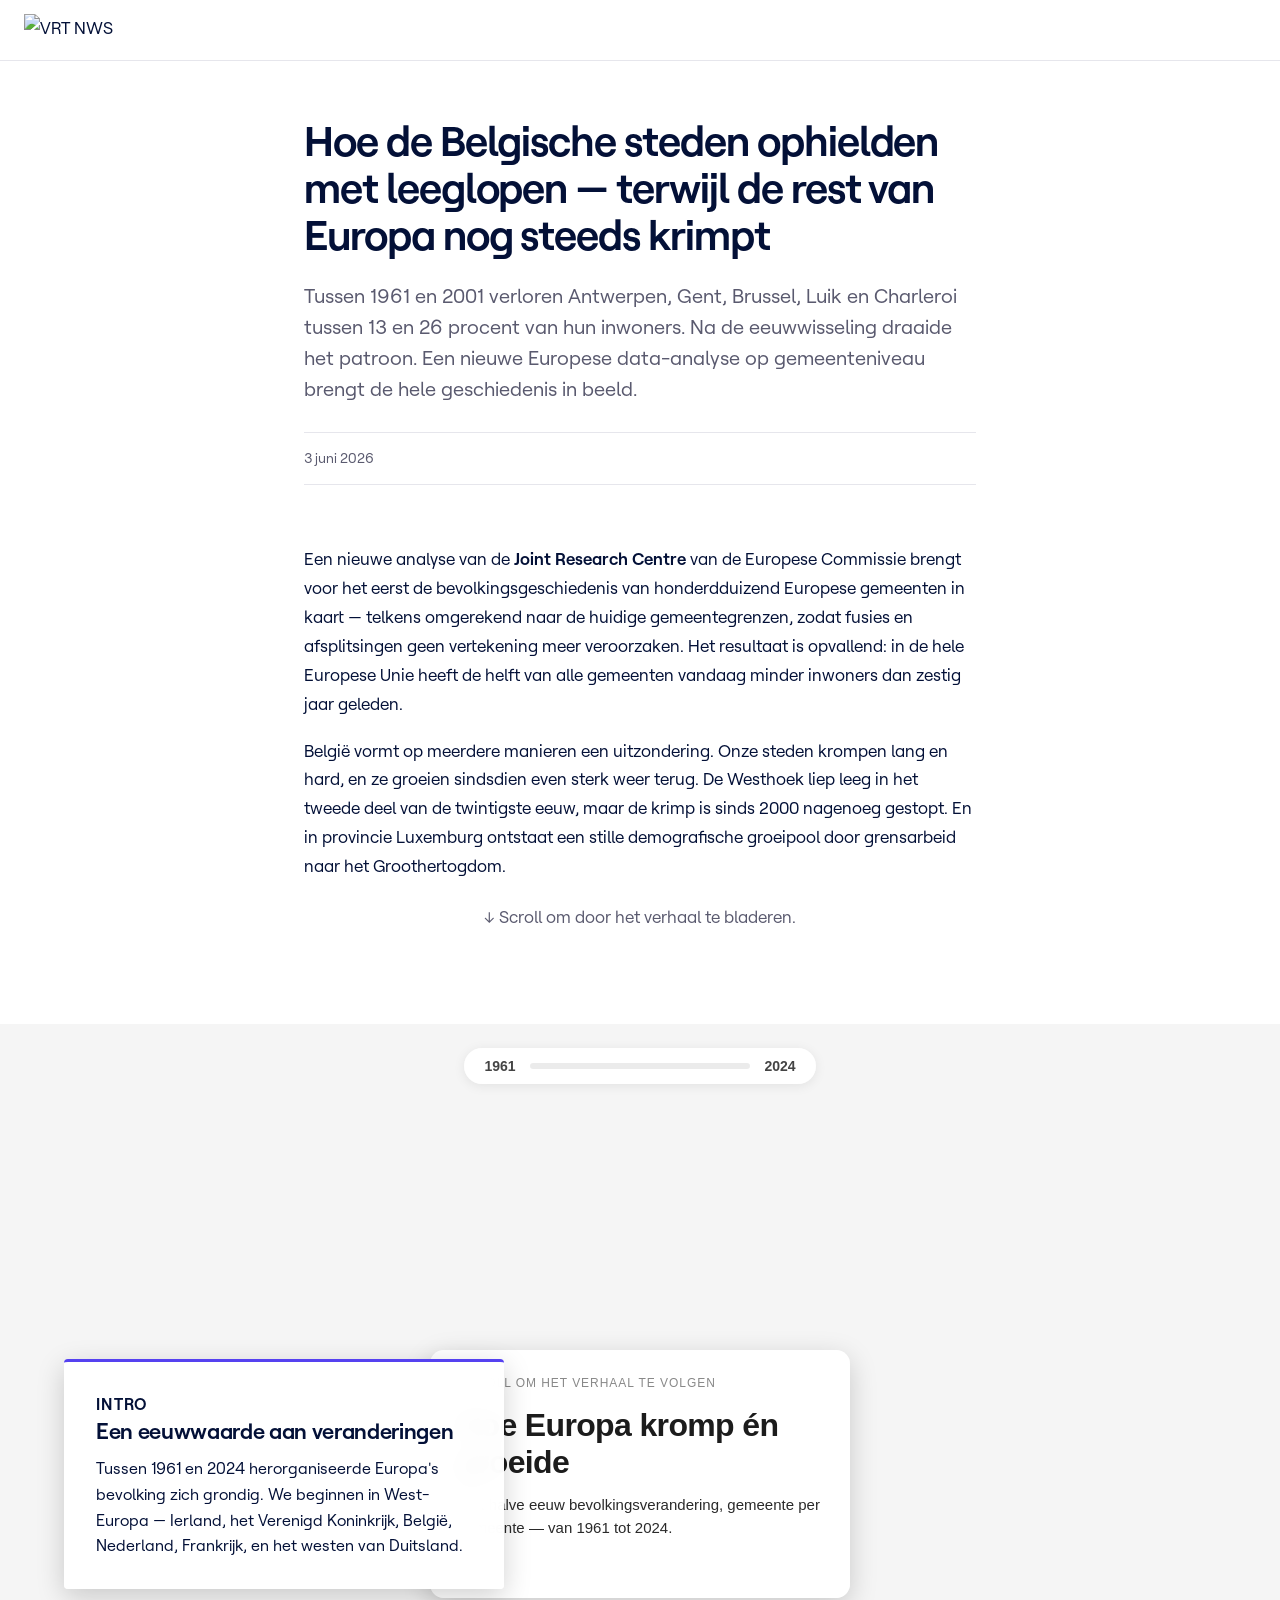
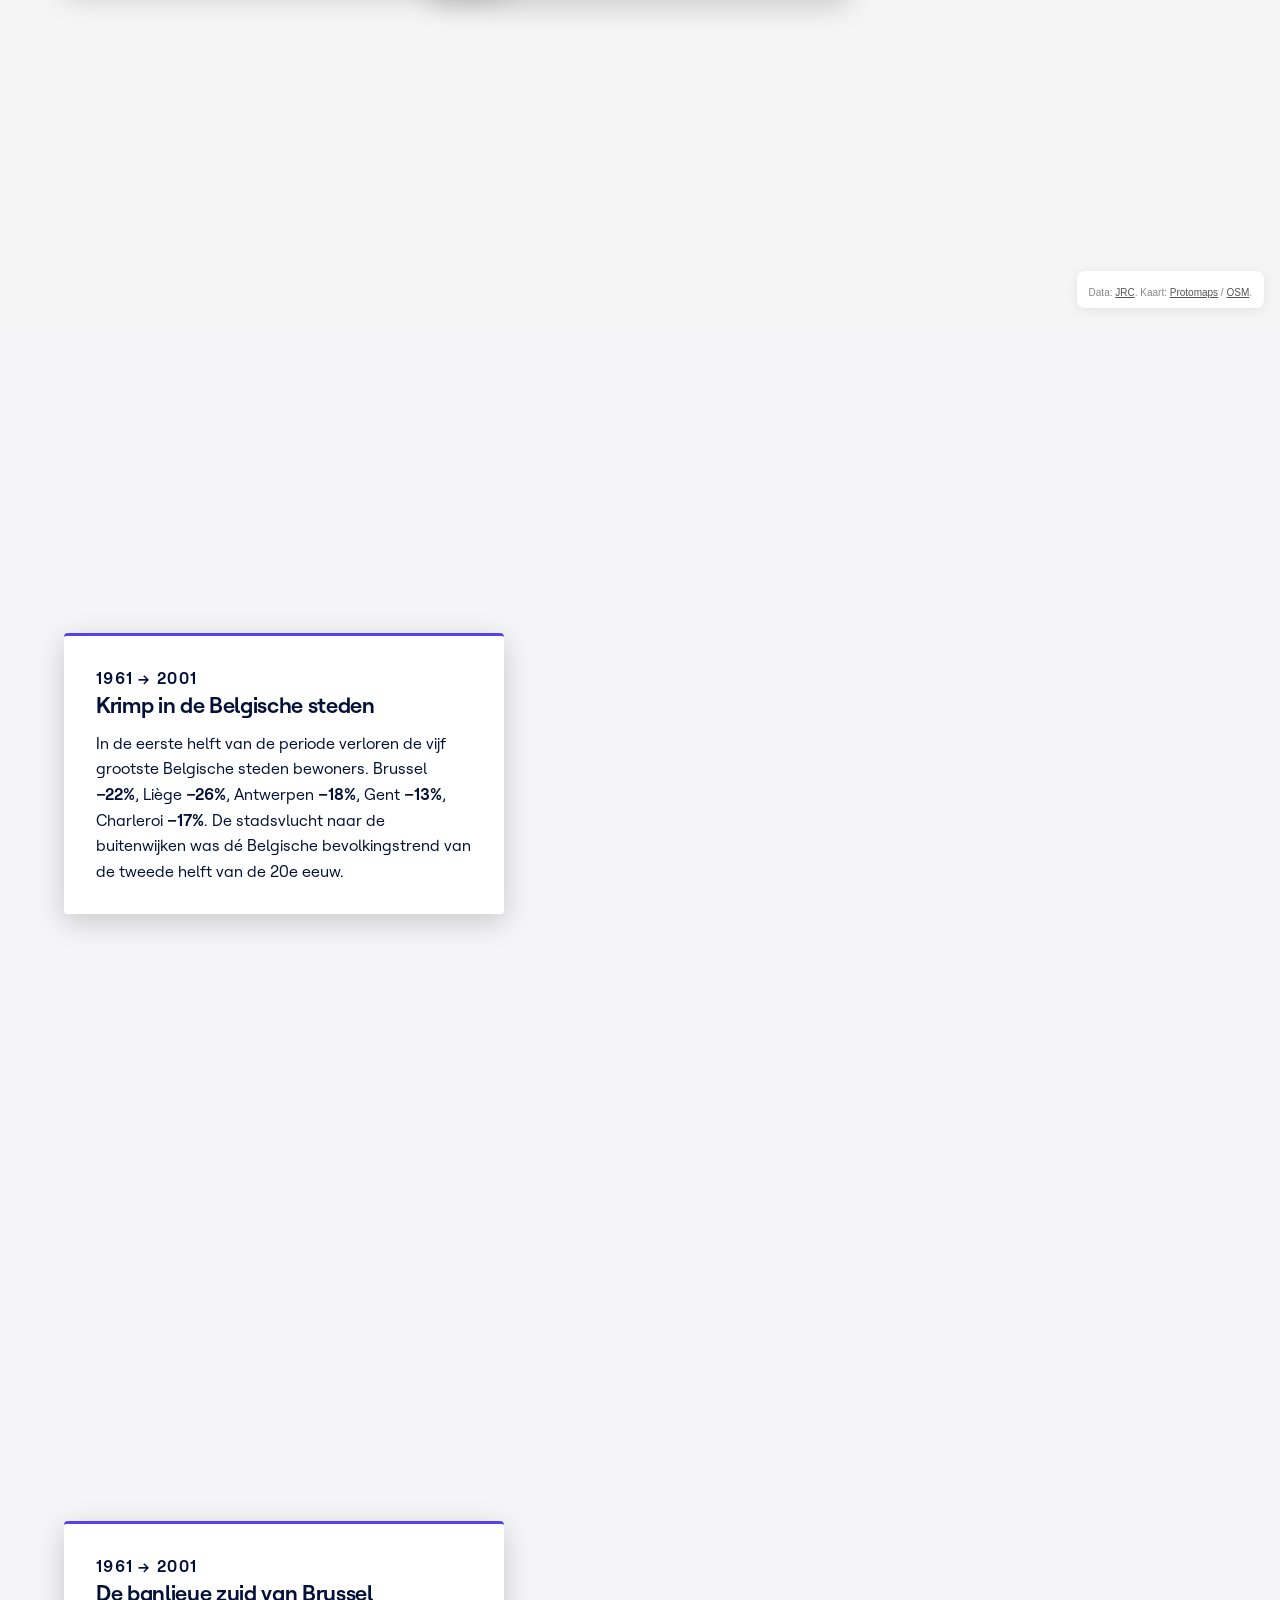
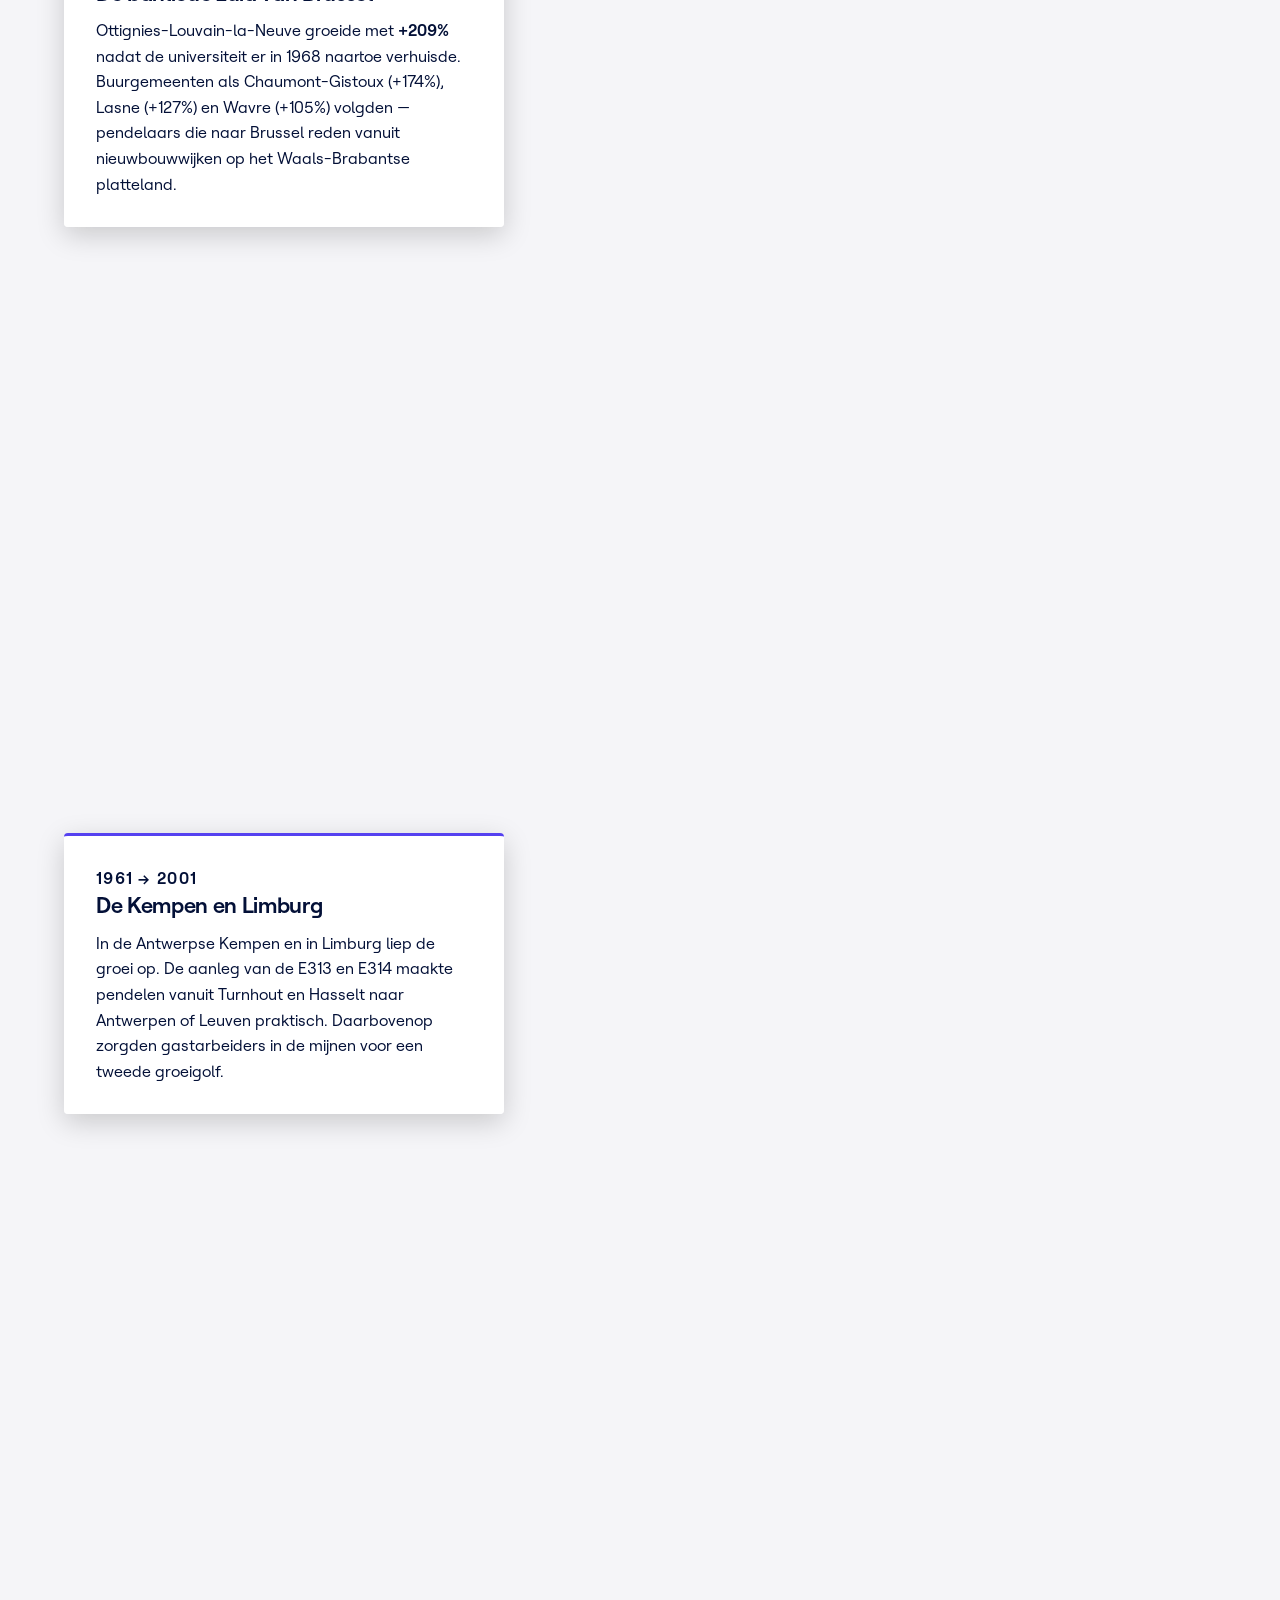
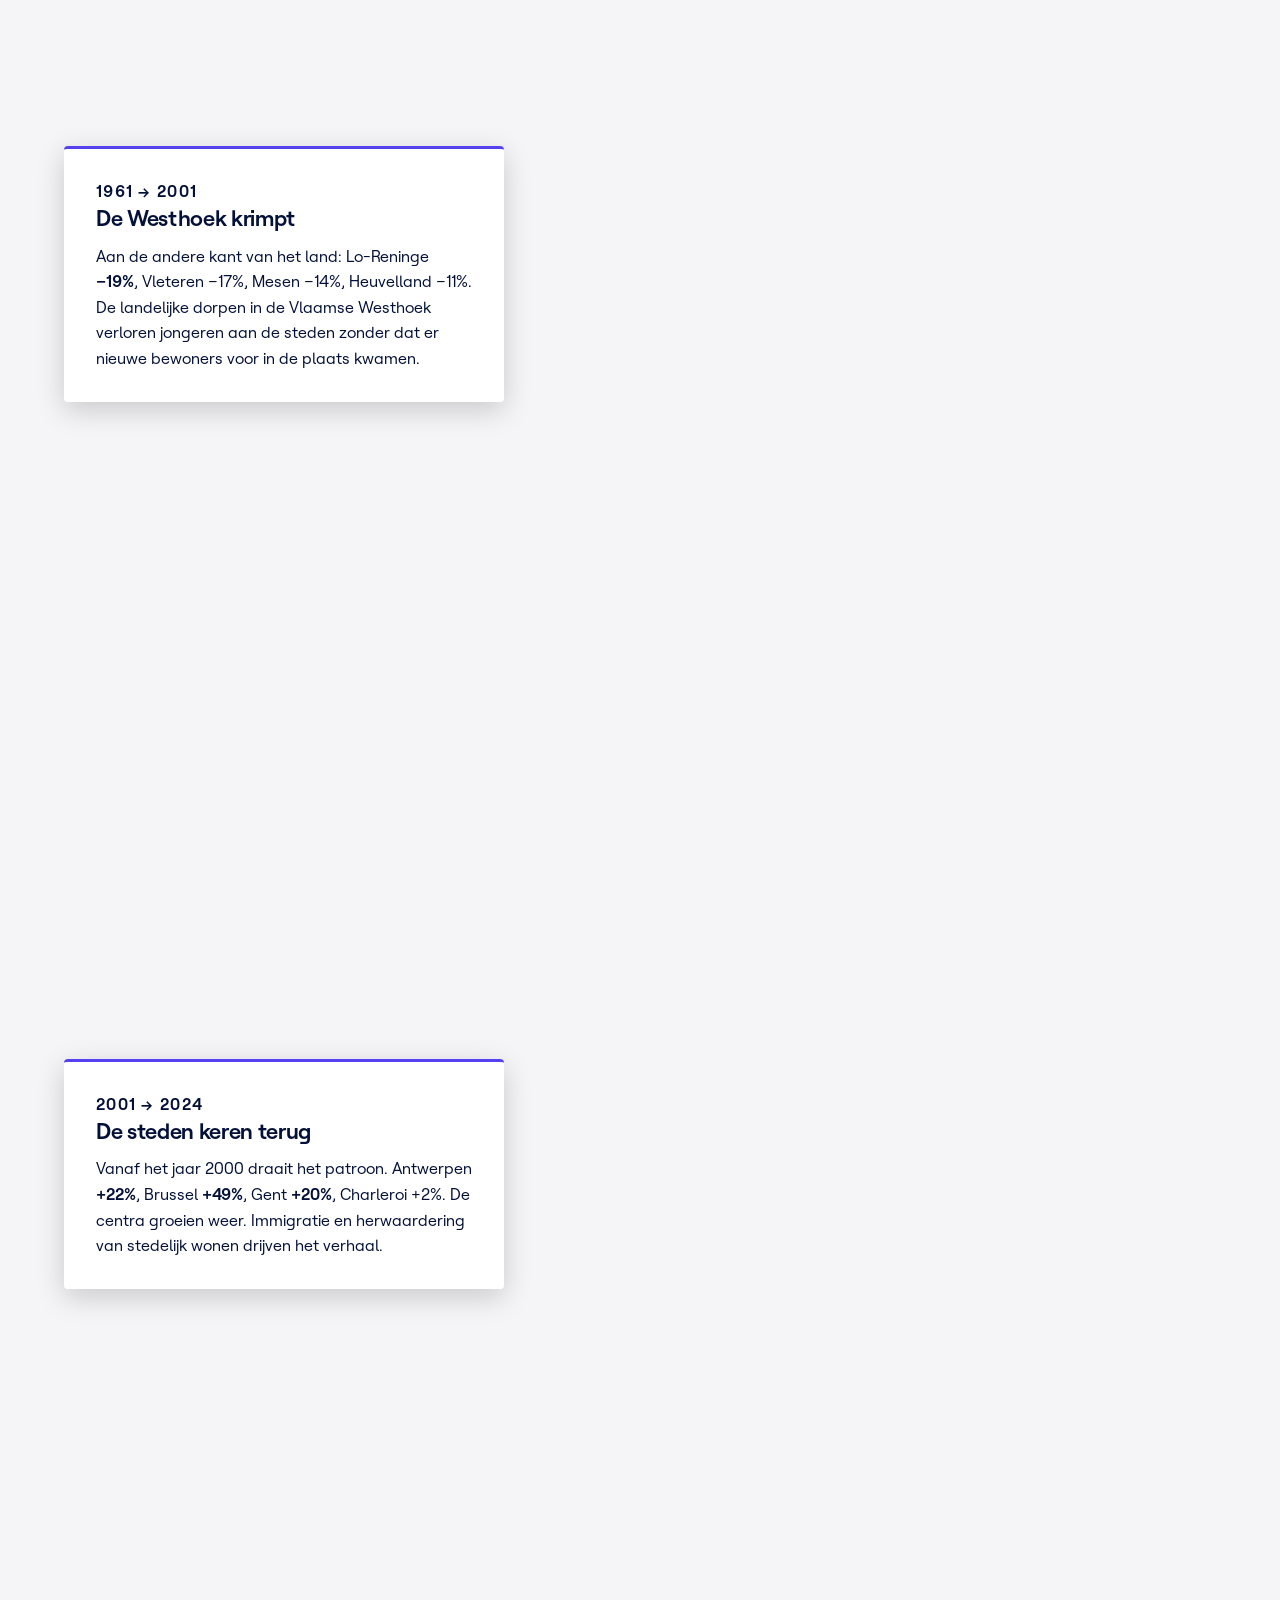
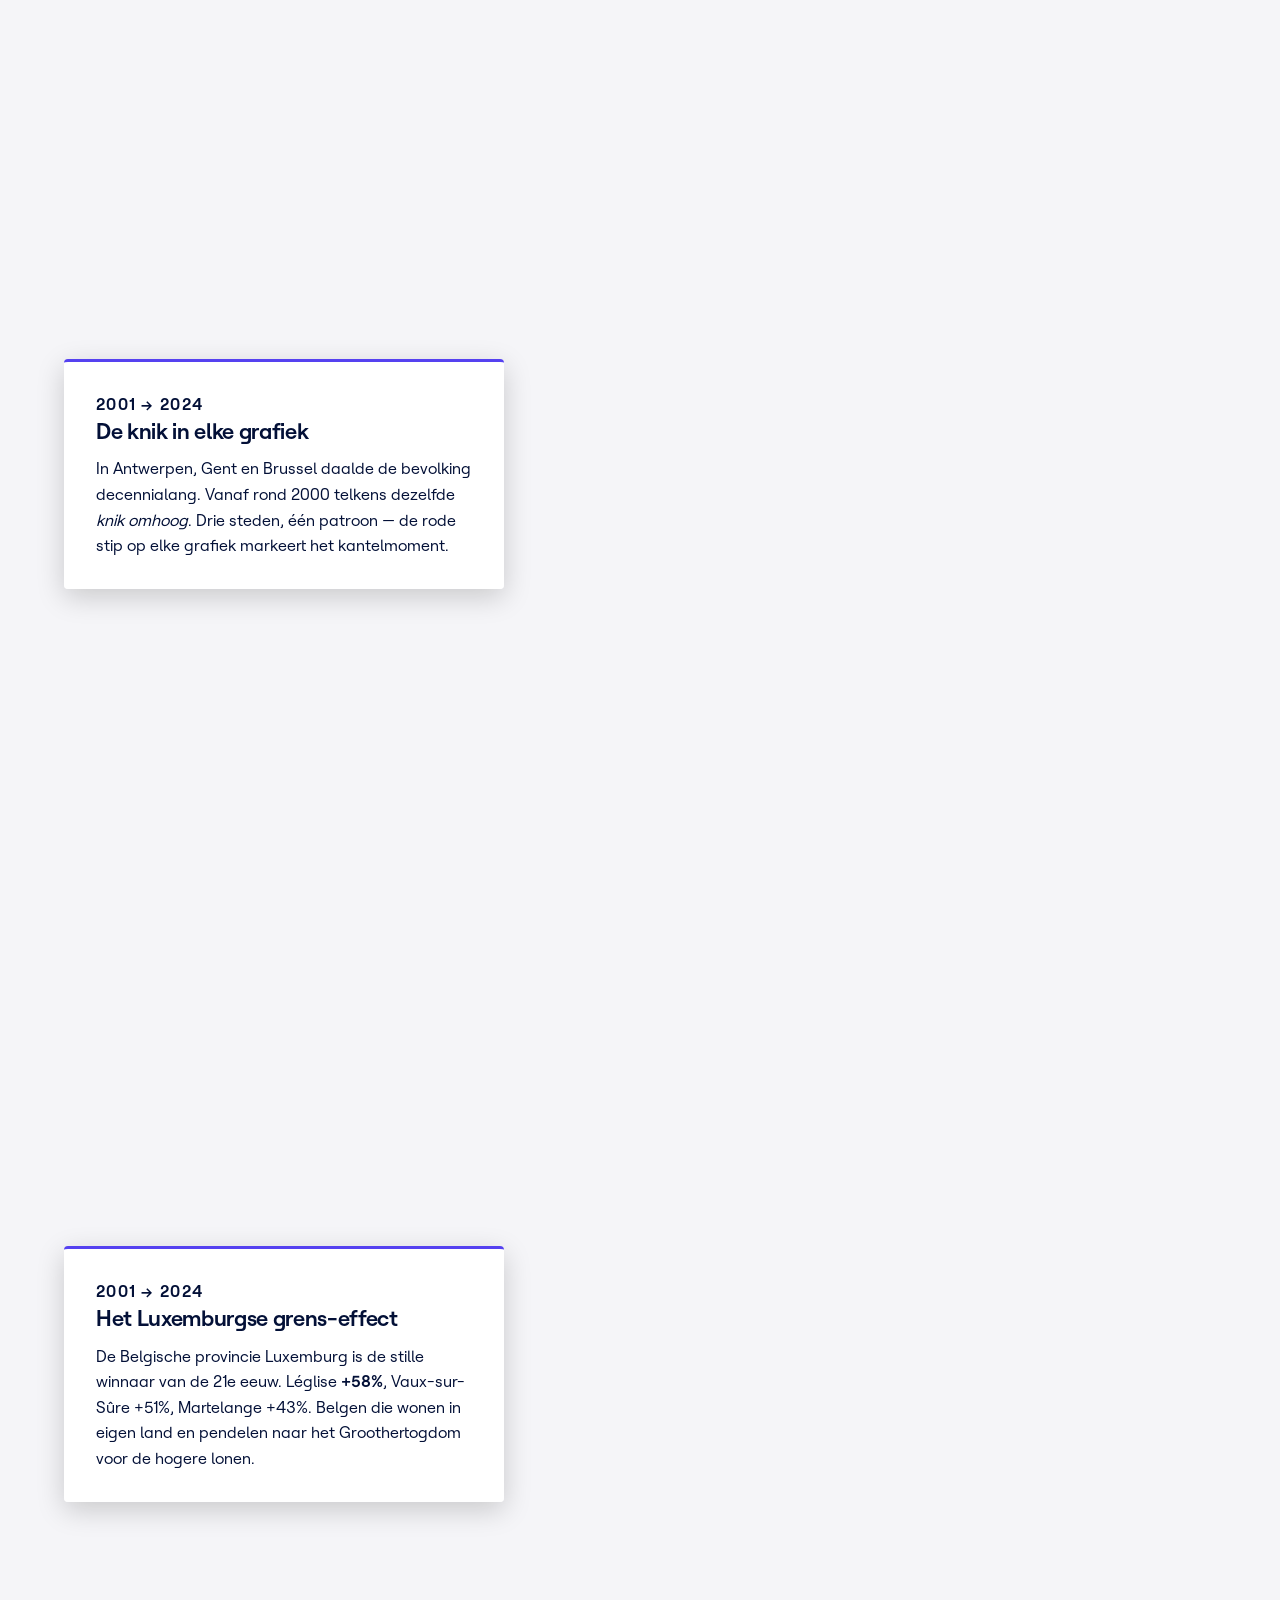
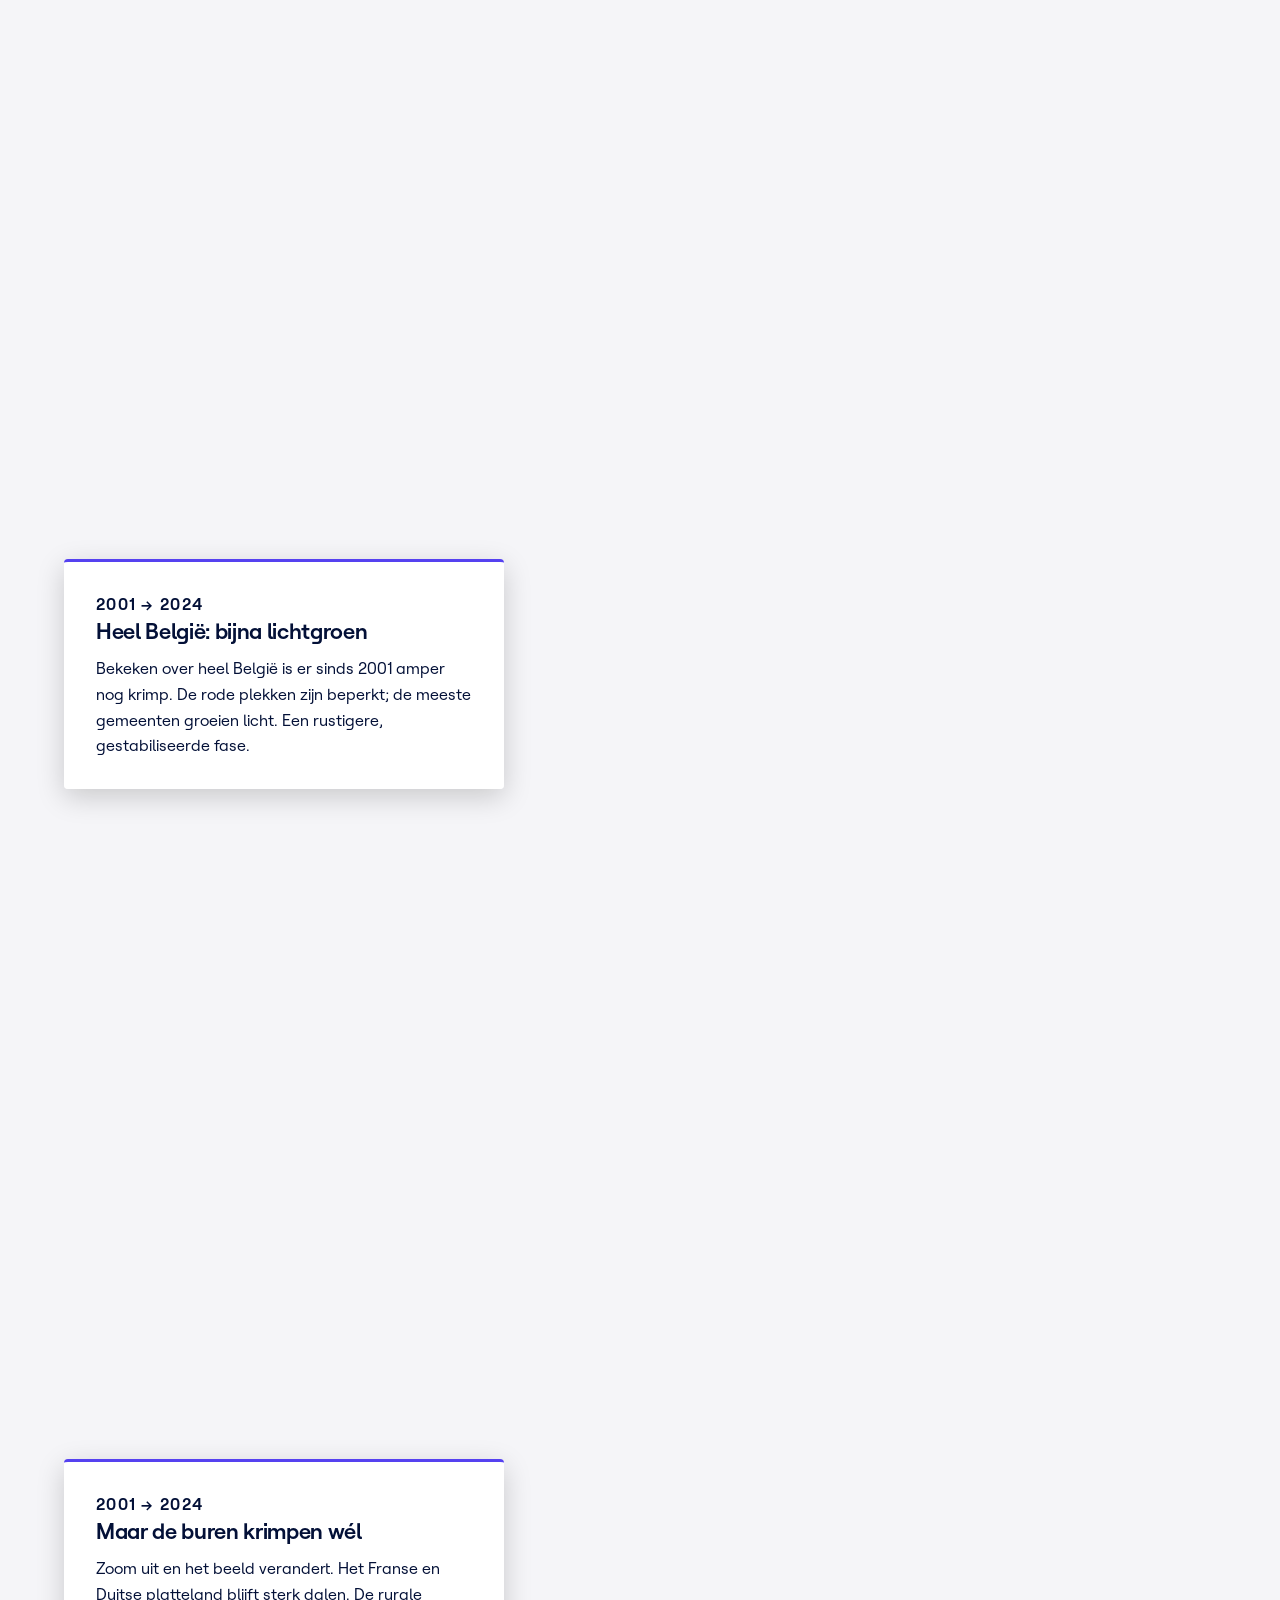
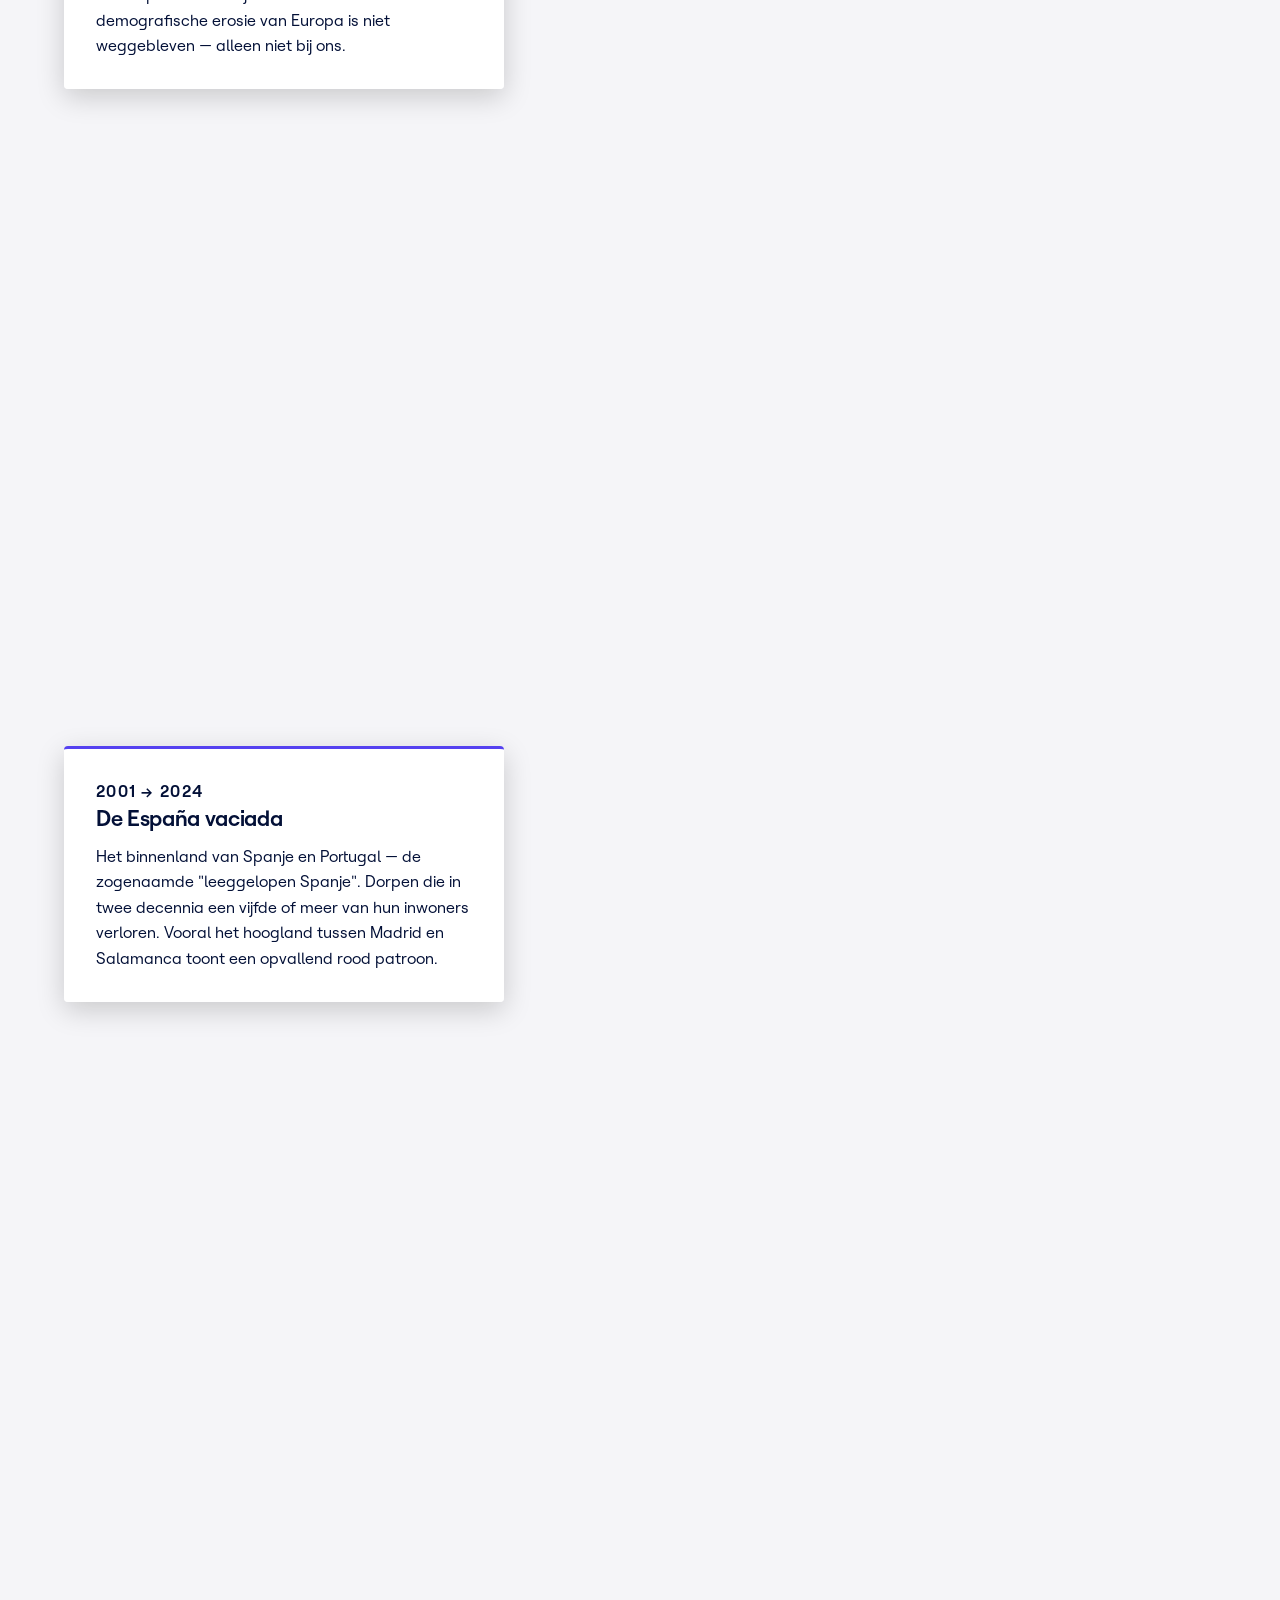
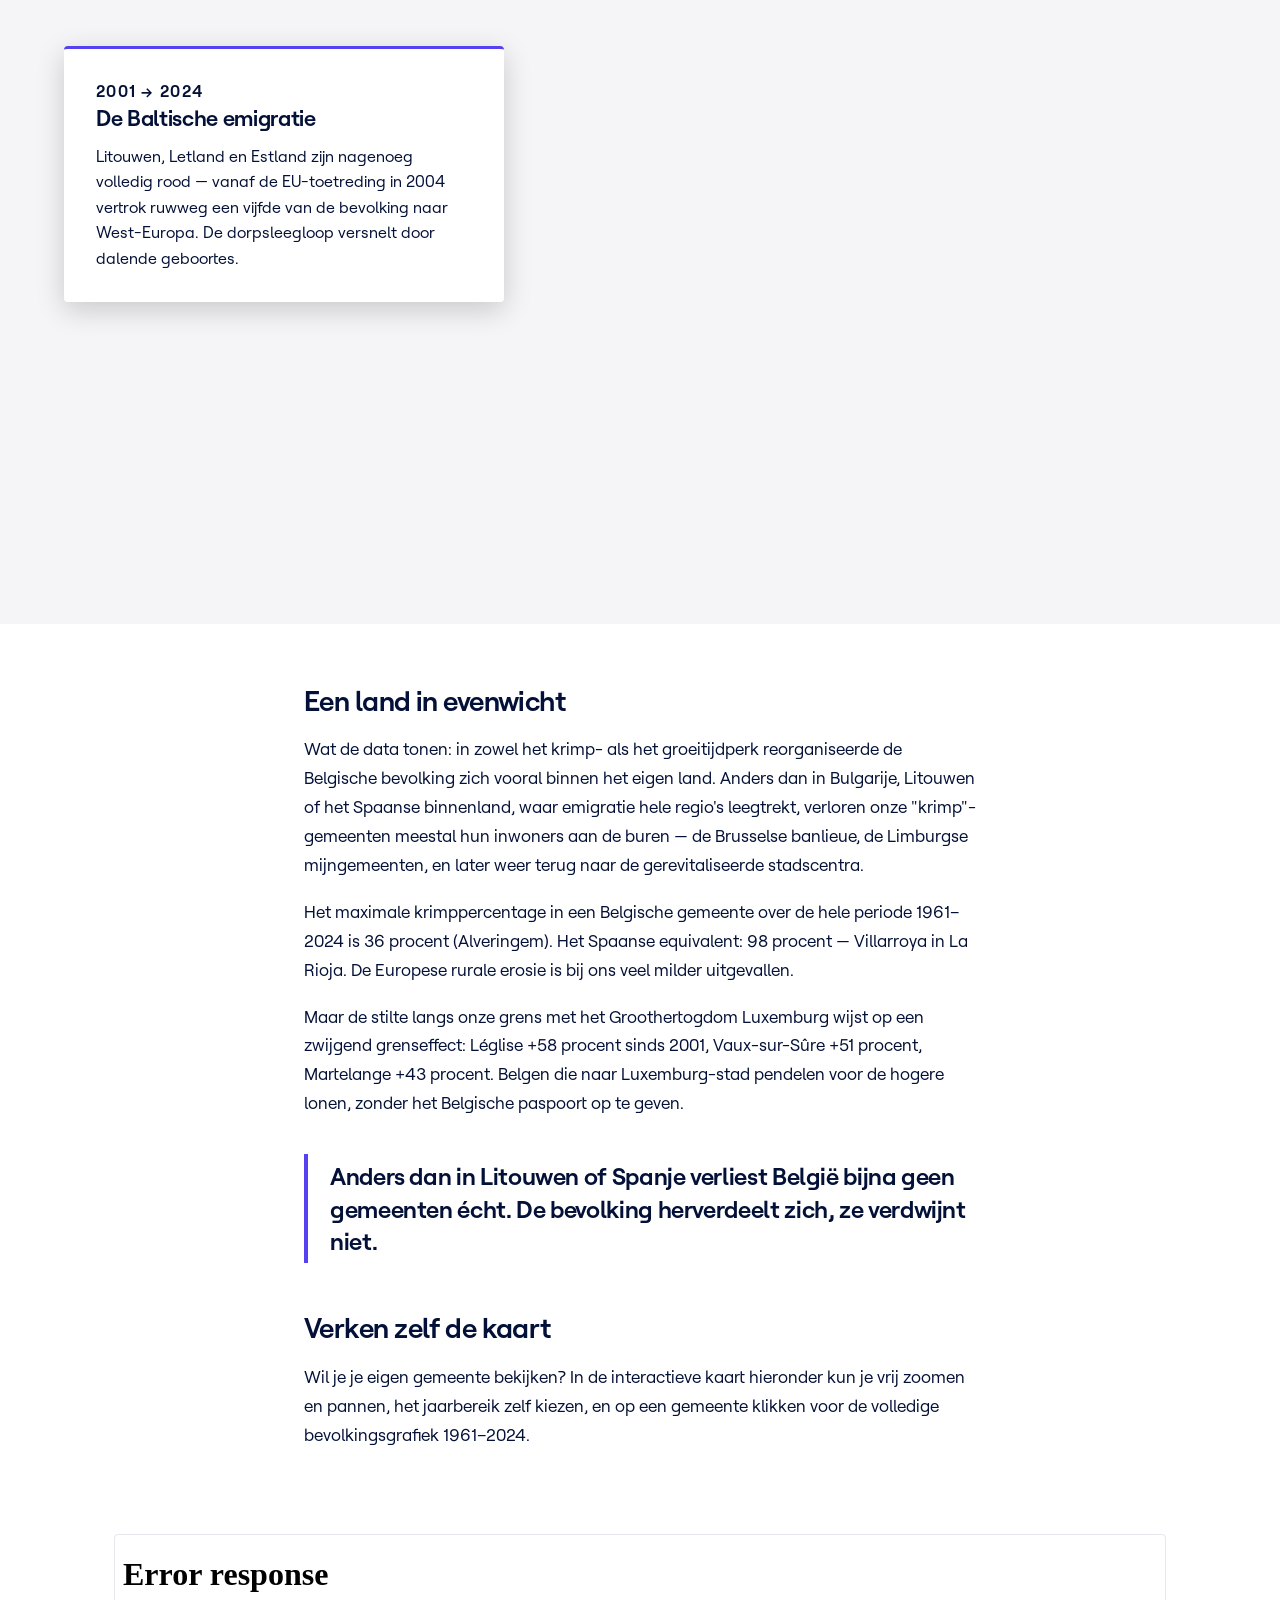
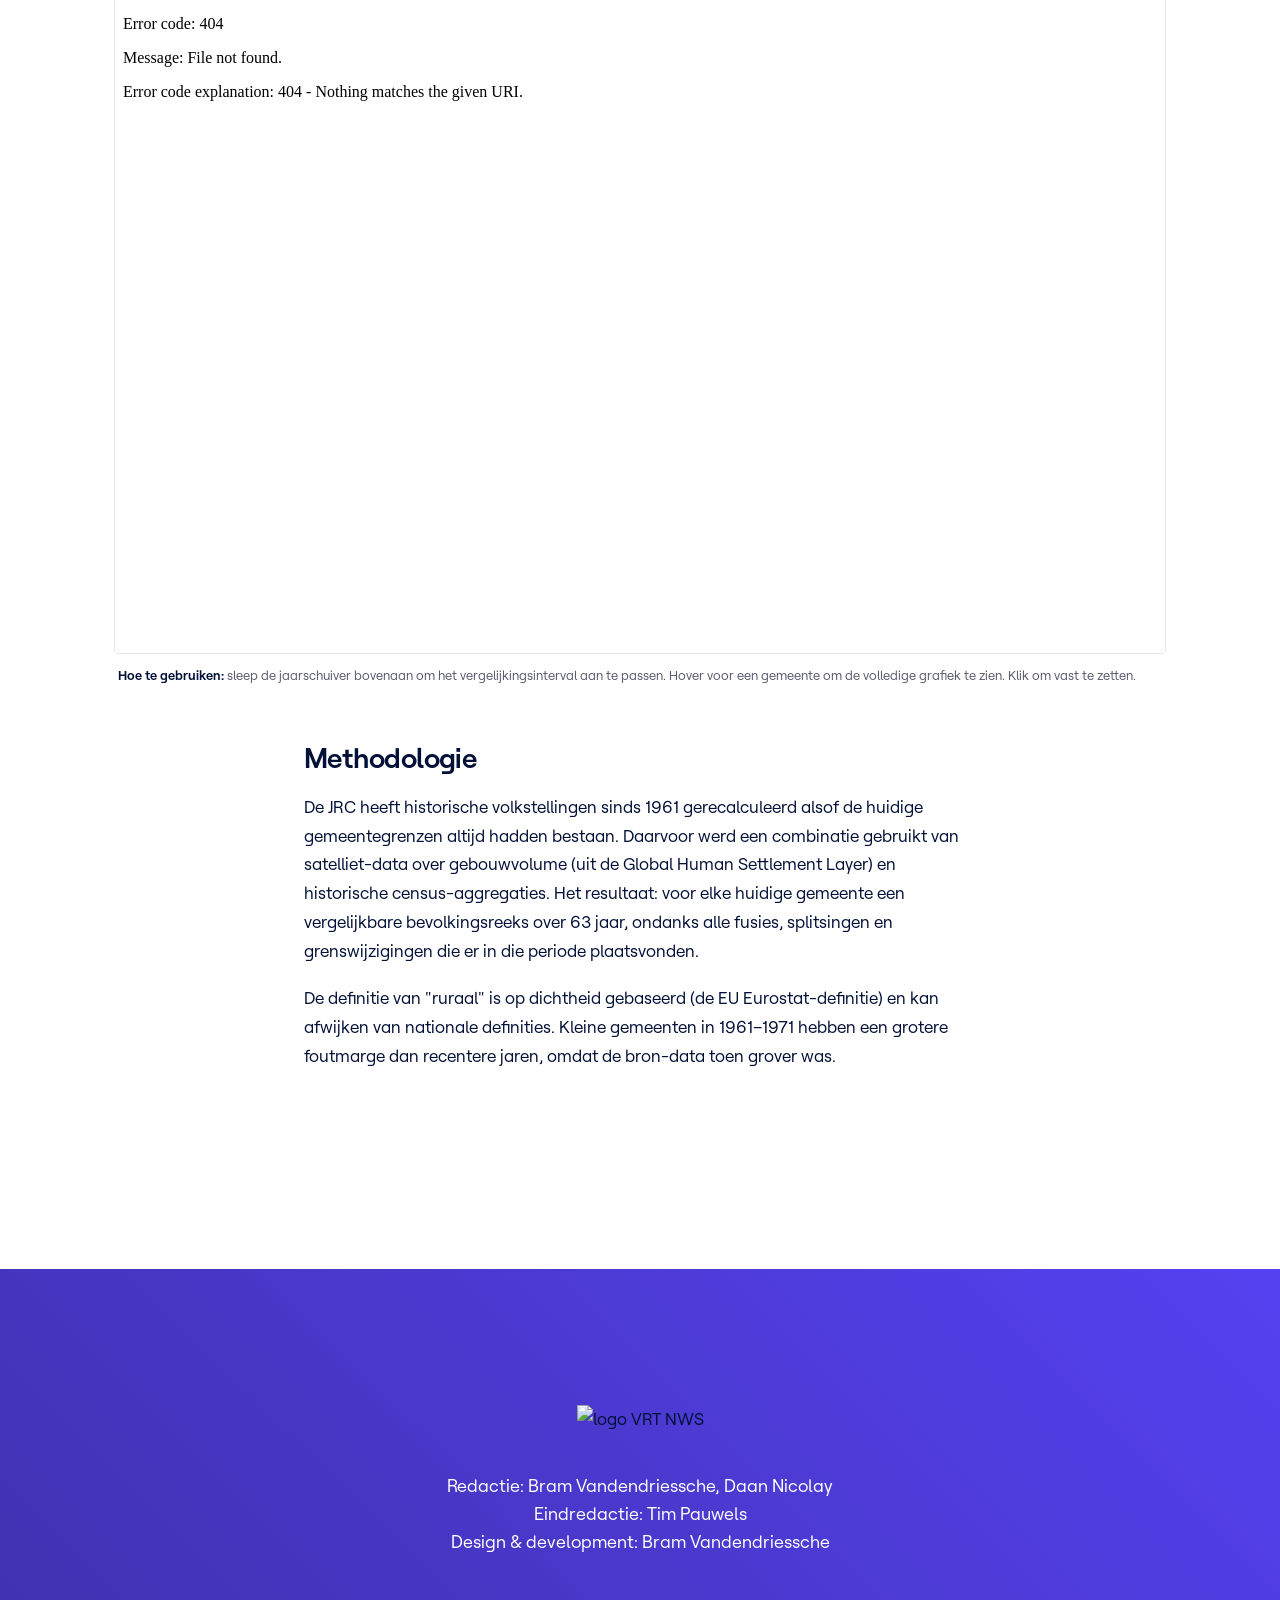
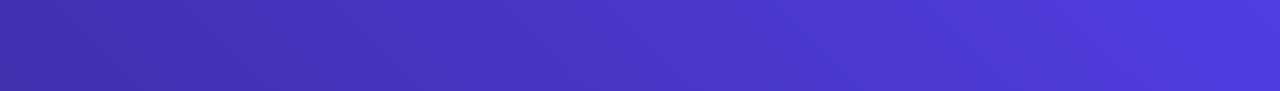
==== article.html @ 21f75db8 "Self-host Roobert fonts + drop the article-foot credits The user works for VRT and has the Roobert l" ====
<!DOCTYPE html>
<!--
  Article page combining the scrolly + the interactive embed, styled in
  the spirit of vrtnws.be. Body lives in the normal page flow; the
  scrolly section uses a sticky iframe overlaid by floating text cards
  (driven by IntersectionObserver → postMessage to the iframe). The
  interactive embed appears as a regular iframe near the end so the
  reader can explore the data themselves.
-->
<html lang="nl">
<head>
  <meta charset="UTF-8">
  <meta name="viewport" content="width=device-width, initial-scale=1.0">
  <title>Hoe de Belgische steden ophielden met leeglopen — VRT NWS</title>
  <link rel="preconnect" href="https://rsms.me/">
  <link rel="stylesheet" href="https://rsms.me/inter/inter.css">
  <link rel="stylesheet" href="article.css">
</head>
<body>
  <!-- ===== VRT NWS top bar (logo only, left aligned) ===== -->
  <header class="site-header">
    <a href="https://vrtnws.be" class="brand" target="_blank" rel="noopener" aria-label="VRT NWS">
      <img src="assets/vrtnws-logo.png" alt="VRT NWS">
    </a>
  </header>

  <!-- ===== Article header ===== -->
  <article class="article">
    <header class="article-head">
      <h1 class="article-title">
        Hoe de Belgische steden ophielden met leeglopen — terwijl de rest
        van Europa nog steeds krimpt
      </h1>
      <p class="article-lead">
        Tussen 1961 en 2001 verloren Antwerpen, Gent, Brussel, Luik en
        Charleroi tussen 13 en 26 procent van hun inwoners. Na de
        eeuwwisseling draaide het patroon. Een nieuwe Europese
        data-analyse op gemeenteniveau brengt de hele geschiedenis in beeld.
      </p>
      <div class="article-meta">
        <time datetime="2026-06-03">3 juni 2026</time>
      </div>
    </header>

    <!-- ===== Intro paragraphs ===== -->
    <section class="prose">
      <p>
        Een nieuwe analyse van de <strong>Joint Research Centre</strong>
        van de Europese Commissie brengt voor het eerst de
        bevolkingsgeschiedenis van honderdduizend Europese gemeenten in
        kaart — telkens omgerekend naar de huidige gemeentegrenzen,
        zodat fusies en afsplitsingen geen vertekening meer veroorzaken.
        Het resultaat is opvallend: in de hele Europese Unie heeft de
        helft van alle gemeenten vandaag minder inwoners dan zestig jaar
        geleden.
      </p>
      <p>
        België vormt op meerdere manieren een uitzondering. Onze steden
        krompen lang en hard, en ze groeien sindsdien even sterk weer
        terug. De Westhoek liep leeg in het tweede deel van de twintigste
        eeuw, maar de krimp is sinds 2000 nagenoeg gestopt. En in
        provincie Luxemburg ontstaat een stille demografische groeipool
        door grensarbeid naar het Groothertogdom.
      </p>
      <p class="prose__hint">↓ Scroll om door het verhaal te bladeren.</p>
    </section>

    <!-- ===== SCROLLY SECTION ===== -->
    <!-- Sticky map iframe (z=0) + scrollable text cards (z=1, pulled up
         with margin-top:-100vh so they overlay the iframe). The article
         JS observes which card is in viewport and postMessages the
         iframe to apply that step. -->
    <section class="scrolly">
      <div class="scrolly__map">
        <iframe
          src="scrolly.html?embed=1"
          id="scrolly-iframe"
          title="Interactieve kaart van Europa"
          loading="lazy"></iframe>
      </div>
      <div class="scrolly__boxes">
        <div class="scrolly__box" data-step="0">
          <div class="scrolly__card">
            <p class="card-kicker">Intro</p>
            <h2>Een eeuwwaarde aan veranderingen</h2>
            <p>
              Tussen 1961 en 2024 herorganiseerde Europa's bevolking
              zich grondig. We beginnen in West-Europa — Ierland, het
              Verenigd Koninkrijk, België, Nederland, Frankrijk, en het
              westen van Duitsland.
            </p>
          </div>
        </div>

        <div class="scrolly__box" data-step="1">
          <div class="scrolly__card">
            <p class="card-kicker">1961 → 2001</p>
            <h2>Krimp in de Belgische steden</h2>
            <p>
              In de eerste helft van de periode verloren de vijf grootste
              Belgische steden bewoners. Brussel <strong>−22%</strong>,
              Liège <strong>−26%</strong>, Antwerpen <strong>−18%</strong>,
              Gent <strong>−13%</strong>, Charleroi <strong>−17%</strong>.
              De stadsvlucht naar de buitenwijken was dé Belgische
              bevolkingstrend van de tweede helft van de 20e eeuw.
            </p>
          </div>
        </div>

        <div class="scrolly__box" data-step="2">
          <div class="scrolly__card">
            <p class="card-kicker">1961 → 2001</p>
            <h2>De banlieue zuid van Brussel</h2>
            <p>
              Ottignies-Louvain-la-Neuve groeide met <strong>+209%</strong>
              nadat de universiteit er in 1968 naartoe verhuisde.
              Buurgemeenten als Chaumont-Gistoux (+174%), Lasne (+127%) en
              Wavre (+105%) volgden — pendelaars die naar Brussel reden
              vanuit nieuwbouwwijken op het Waals-Brabantse platteland.
            </p>
          </div>
        </div>

        <div class="scrolly__box" data-step="3">
          <div class="scrolly__card">
            <p class="card-kicker">1961 → 2001</p>
            <h2>De Kempen en Limburg</h2>
            <p>
              In de Antwerpse Kempen en in Limburg liep de groei op. De
              aanleg van de E313 en E314 maakte pendelen vanuit Turnhout
              en Hasselt naar Antwerpen of Leuven praktisch. Daarbovenop
              zorgden gastarbeiders in de mijnen voor een tweede
              groeigolf.
            </p>
          </div>
        </div>

        <div class="scrolly__box" data-step="4">
          <div class="scrolly__card">
            <p class="card-kicker">1961 → 2001</p>
            <h2>De Westhoek krimpt</h2>
            <p>
              Aan de andere kant van het land: Lo-Reninge <strong>−19%</strong>,
              Vleteren −17%, Mesen −14%, Heuvelland −11%. De landelijke
              dorpen in de Vlaamse Westhoek verloren jongeren aan de
              steden zonder dat er nieuwe bewoners voor in de plaats
              kwamen.
            </p>
          </div>
        </div>

        <div class="scrolly__box" data-step="5">
          <div class="scrolly__card">
            <p class="card-kicker">2001 → 2024</p>
            <h2>De steden keren terug</h2>
            <p>
              Vanaf het jaar 2000 draait het patroon. Antwerpen
              <strong>+22%</strong>, Brussel <strong>+49%</strong>, Gent
              <strong>+20%</strong>, Charleroi +2%. De centra groeien
              weer. Immigratie en herwaardering van stedelijk wonen
              drijven het verhaal.
            </p>
          </div>
        </div>

        <div class="scrolly__box" data-step="6">
          <div class="scrolly__card">
            <p class="card-kicker">2001 → 2024</p>
            <h2>De knik in elke grafiek</h2>
            <p>
              In Antwerpen, Gent en Brussel daalde de bevolking
              decennialang. Vanaf rond 2000 telkens dezelfde
              <em>knik omhoog</em>. Drie steden, één patroon — de rode
              stip op elke grafiek markeert het kantelmoment.
            </p>
          </div>
        </div>

        <div class="scrolly__box" data-step="7">
          <div class="scrolly__card">
            <p class="card-kicker">2001 → 2024</p>
            <h2>Het Luxemburgse grens-effect</h2>
            <p>
              De Belgische provincie Luxemburg is de stille winnaar van
              de 21e eeuw. Léglise <strong>+58%</strong>, Vaux-sur-Sûre
              +51%, Martelange +43%. Belgen die wonen in eigen land en
              pendelen naar het Groothertogdom voor de hogere lonen.
            </p>
          </div>
        </div>

        <div class="scrolly__box" data-step="8">
          <div class="scrolly__card">
            <p class="card-kicker">2001 → 2024</p>
            <h2>Heel België: bijna lichtgroen</h2>
            <p>
              Bekeken over heel België is er sinds 2001 amper nog krimp.
              De rode plekken zijn beperkt; de meeste gemeenten groeien
              licht. Een rustigere, gestabiliseerde fase.
            </p>
          </div>
        </div>

        <div class="scrolly__box" data-step="9">
          <div class="scrolly__card">
            <p class="card-kicker">2001 → 2024</p>
            <h2>Maar de buren krimpen wél</h2>
            <p>
              Zoom uit en het beeld verandert. Het Franse en Duitse
              platteland blijft sterk dalen. De rurale demografische
              erosie van Europa is niet weggebleven — alleen niet bij
              ons.
            </p>
          </div>
        </div>

        <div class="scrolly__box" data-step="10">
          <div class="scrolly__card">
            <p class="card-kicker">2001 → 2024</p>
            <h2>De España vaciada</h2>
            <p>
              Het binnenland van Spanje en Portugal — de zogenaamde
              "leeggelopen Spanje". Dorpen die in twee decennia een
              vijfde of meer van hun inwoners verloren. Vooral het
              hoogland tussen Madrid en Salamanca toont een opvallend
              rood patroon.
            </p>
          </div>
        </div>

        <div class="scrolly__box" data-step="11">
          <div class="scrolly__card">
            <p class="card-kicker">2001 → 2024</p>
            <h2>De Baltische emigratie</h2>
            <p>
              Litouwen, Letland en Estland zijn nagenoeg volledig rood —
              vanaf de EU-toetreding in 2004 vertrok ruwweg een vijfde
              van de bevolking naar West-Europa. De dorpsleegloop
              versnelt door dalende geboortes.
            </p>
          </div>
        </div>
      </div>
    </section>

    <!-- ===== Body continuation ===== -->
    <section class="prose">
      <h2>Een land in evenwicht</h2>
      <p>
        Wat de data tonen: in zowel het krimp- als het groeitijdperk
        reorganiseerde de Belgische bevolking zich vooral binnen het
        eigen land. Anders dan in Bulgarije, Litouwen of het Spaanse
        binnenland, waar emigratie hele regio's leegtrekt, verloren
        onze "krimp"-gemeenten meestal hun inwoners aan de buren — de
        Brusselse banlieue, de Limburgse mijngemeenten, en later weer
        terug naar de gerevitaliseerde stadscentra.
      </p>
      <p>
        Het maximale krimppercentage in een Belgische gemeente over de
        hele periode 1961–2024 is 36 procent (Alveringem). Het Spaanse
        equivalent: 98 procent — Villarroya in La Rioja. De Europese
        rurale erosie is bij ons veel milder uitgevallen.
      </p>
      <p>
        Maar de stilte langs onze grens met het Groothertogdom Luxemburg
        wijst op een zwijgend grenseffect: Léglise +58 procent sinds
        2001, Vaux-sur-Sûre +51 procent, Martelange +43 procent. Belgen
        die naar Luxemburg-stad pendelen voor de hogere lonen, zonder
        het Belgische paspoort op te geven.
      </p>

      <blockquote class="pull-quote">
        Anders dan in Litouwen of Spanje verliest België bijna geen
        gemeenten écht. De bevolking herverdeelt zich, ze verdwijnt
        niet.
      </blockquote>

      <h2>Verken zelf de kaart</h2>
      <p>
        Wil je je eigen gemeente bekijken? In de interactieve kaart
        hieronder kun je vrij zoomen en pannen, het jaarbereik zelf
        kiezen, en op een gemeente klikken voor de volledige
        bevolkingsgrafiek 1961–2024.
      </p>
    </section>

    <!-- ===== INTERACTIVE EMBED ===== -->
    <section class="interactive">
      <iframe
        src="index.html"
        id="interactive-iframe"
        title="Interactieve kaart van de Europese bevolkingsverandering"
        loading="lazy"></iframe>
      <p class="interactive__caption">
        <strong>Hoe te gebruiken:</strong> sleep de jaarschuiver bovenaan
        om het vergelijkingsinterval aan te passen. Hover voor een
        gemeente om de volledige grafiek te zien. Klik om vast te zetten.
      </p>
    </section>

    <!-- ===== Methodology + credits ===== -->
    <section class="prose">
      <h2>Methodologie</h2>
      <p>
        De JRC heeft historische volkstellingen sinds 1961 gerecalculeerd
        alsof de huidige gemeentegrenzen altijd hadden bestaan. Daarvoor
        werd een combinatie gebruikt van satelliet-data over
        gebouwvolume (uit de Global Human Settlement Layer) en
        historische census-aggregaties. Het resultaat: voor elke huidige
        gemeente een vergelijkbare bevolkingsreeks over 63 jaar, ondanks
        alle fusies, splitsingen en grenswijzigingen die er in die
        periode plaatsvonden.
      </p>
      <p>
        De definitie van "ruraal" is op dichtheid gebaseerd (de EU
        Eurostat-definitie) en kan afwijken van nationale definities.
        Kleine gemeenten in 1961–1971 hebben een grotere foutmarge dan
        recentere jaren, omdat de bron-data toen grover was.
      </p>
    </section>

  </article>

  <!-- ===== VRT NWS credit footer ===== -->
  <div id="creditcontainer">
    <div id="creditcenter">
      <a href="https://vrtnws.be" class="headerlogo footerlogo" target="_blank" rel="noopener">
        <img src="assets/vrtnws-logo-white.png" alt="logo VRT NWS">
      </a>
      <p>
        Redactie: Bram Vandendriessche, Daan Nicolay<br>
        Eindredactie: Tim Pauwels<br>
        Design &amp; development: Bram Vandendriessche
      </p>
    </div>
  </div>

  <script src="article.js"></script>
</body>
</html>
---- article.css ----
/* ============================================================
   VRT NWS article styling. Tokens reverse-engineered from
   interactief.vrtnws.be's published CSS:
     --basevio  #5541F0  — primary purple
     --darkvio  #031037  — body text + headings (near-black, blue-tinted)
     --coltyp3  #4031AE  — darker purple for the footer gradient
   Font is Roobert (Roobert-Regular / -Medium / -SemiBold), served
   from VRT's CDN. Free fallback chain to Helvetica/Arial.
   ============================================================ */

@font-face {
  font-family: "Roobert";
  font-weight: 400;
  font-display: swap;
  src: url("assets/fonts/Roobert-Regular.woff2") format("woff2"),
       url("assets/fonts/Roobert-Regular.woff") format("woff");
}
@font-face {
  font-family: "Roobert";
  font-weight: 500;
  font-display: swap;
  src: url("assets/fonts/Roobert-Medium.woff2") format("woff2"),
       url("assets/fonts/Roobert-Medium.woff") format("woff");
}
@font-face {
  font-family: "Roobert";
  font-weight: 600;
  font-display: swap;
  src: url("assets/fonts/Roobert-SemiBold.woff2") format("woff2"),
       url("assets/fonts/Roobert-SemiBold.woff") format("woff");
}

:root {
  --vrt-accent: #5541F0;             /* --basevio */
  --vrt-accent-dark: #4031AE;        /* --coltyp3 — gradient anchor */
  --ink: #031037;                    /* --darkvio */
  --ink-soft: #5a5a6f;
  --rule: #e6e6ec;
  --bg: #ffffff;
  --bg-soft: #f5f5f8;
  --max-prose: 720px;
  --max-wide: 1100px;

  --font-body: "Roobert", Helvetica, Arial, sans-serif;
  --font-display: "Roobert", Helvetica, Arial, sans-serif;
}

* { box-sizing: border-box; }

html, body {
  margin: 0;
  padding: 0;
  background: var(--bg);
  color: var(--ink);
  font-family: var(--font-body);
  font-size: 17px;
  line-height: 1.65;
  font-feature-settings: "cv11", "ss01";   /* Inter stylistic tweaks */
  -webkit-font-smoothing: antialiased;
}

a {
  color: var(--ink);
  text-decoration: underline solid var(--vrt-accent) 2px;
  text-underline-offset: 3px;
}
a:hover {
  color: var(--vrt-accent);
  text-decoration: underline solid var(--vrt-accent) 2px;
}
.brand,
.brand:hover,
.scrolly__card a,
#creditcontainer a,
#creditcontainer a:hover {
  /* logos + a few special links should not show the underline */
  text-decoration: none;
}

/* ============================================================
   TOP HEADER — logo only, left aligned, white background
   ============================================================ */
.site-header {
  background: var(--bg);
  border-bottom: 1px solid var(--rule);
  position: sticky;
  top: 0;
  z-index: 100;
  padding: 14px 24px;
}
.brand {
  display: inline-block;
  text-decoration: none;
}
.brand img {
  display: block;
  height: 32px;
  width: auto;
}

/* ============================================================
   ARTICLE HEADER
   ============================================================ */
.article { margin: 0 auto; }

.article-head {
  max-width: var(--max-prose);
  margin: 56px auto 32px;
  padding: 0 24px;
}
.kicker {
  display: inline-block;
  margin: 0 0 14px 0;
  padding: 0;
  font-size: 13px;
  font-weight: 700;
  letter-spacing: 0.06em;
  text-transform: uppercase;
  color: var(--vrt-accent);
}
.article-title {
  font-family: var(--font-display);
  font-size: 42px;
  font-weight: 800;
  line-height: 1.12;
  letter-spacing: -0.025em;
  margin: 0 0 22px 0;
  color: var(--ink);
}
.article-lead {
  font-size: 20px;
  line-height: 1.55;
  color: var(--ink-soft);
  margin: 0 0 28px 0;
  font-weight: 400;
}
.article-meta {
  display: flex;
  justify-content: space-between;
  align-items: center;
  padding: 14px 0;
  border-top: 1px solid var(--rule);
  border-bottom: 1px solid var(--rule);
  font-size: 14px;
  color: var(--ink-soft);
}
.byline strong { color: var(--ink); }

/* ============================================================
   BODY TEXT (prose)
   ============================================================ */
.prose {
  max-width: var(--max-prose);
  margin: 0 auto;
  padding: 28px 24px;
}
.prose p {
  margin: 0 0 18px 0;
  font-size: 17px;
  line-height: 1.7;
}
.prose p:last-child { margin-bottom: 0; }
.prose h2 {
  font-family: var(--font-display);
  font-size: 28px;
  font-weight: 800;
  line-height: 1.2;
  letter-spacing: -0.02em;
  margin: 48px 0 18px 0;
  color: var(--ink);
}
.prose h2:first-child { margin-top: 0; }
.prose strong { color: var(--ink); font-weight: 700; }
.prose em { font-style: italic; }
.prose__hint {
  color: var(--ink-soft);
  font-size: 14px;
  text-align: center;
  margin: 22px 0 0 0 !important;
}

/* Pull-quote */
.pull-quote {
  font-family: var(--font-display);
  font-size: 24px;
  line-height: 1.35;
  font-weight: 600;
  color: var(--ink);
  border-left: 4px solid var(--vrt-accent);
  padding: 6px 0 6px 22px;
  margin: 36px 0;
  letter-spacing: -0.015em;
}

/* ============================================================
   SCROLLY SECTION (sticky iframe + floating text cards)
   ============================================================ */
.scrolly {
  position: relative;
  margin: 64px 0 32px;
  background: var(--bg-soft);
}

.scrolly__map {
  position: sticky;
  top: 0;
  z-index: 0;
  height: 100vh;
  width: 100%;
}
.scrolly__map iframe {
  width: 100%;
  height: 100%;
  border: 0;
  display: block;
}

.scrolly__boxes {
  position: relative;
  z-index: 1;
  /* Pull the boxes up so they overlay the sticky iframe */
  margin-top: -100vh;
  pointer-events: none;
}

.scrolly__box {
  min-height: 100vh;
  display: flex;
  align-items: center;
  justify-content: flex-start;
  padding: 0 5vw;
  pointer-events: none;
}

.scrolly__card {
  pointer-events: auto;
  max-width: 440px;
  padding: 28px 32px 30px;
  background: rgba(255, 255, 255, 0.97);
  backdrop-filter: blur(12px);
  -webkit-backdrop-filter: blur(12px);
  border-radius: 4px;
  box-shadow: 0 8px 28px rgba(0, 0, 0, 0.18);
  border-top: 3px solid var(--vrt-accent);
}
.scrolly__card h2 {
  font-family: var(--font-display);
  font-size: 22px;
  font-weight: 800;
  line-height: 1.2;
  letter-spacing: -0.015em;
  margin: 0 0 12px 0;
  color: var(--ink);
}
.scrolly__card p {
  margin: 0;
  font-size: 16px;
  line-height: 1.6;
  color: var(--ink);
}
.scrolly__card p strong { color: var(--ink); font-weight: 700; }

.card-kicker {
  display: inline-block;
  font-size: 11px;
  font-weight: 700;
  letter-spacing: 0.08em;
  text-transform: uppercase;
  color: var(--vrt-accent);
  margin: 0 0 8px 0;
}

/* ============================================================
   INTERACTIVE EMBED SECTION
   ============================================================ */
.interactive {
  max-width: var(--max-wide);
  margin: 56px auto 28px;
  padding: 0 24px;
}
.interactive iframe {
  width: 100%;
  height: 80vh;
  min-height: 560px;
  border: 1px solid var(--rule);
  border-radius: 4px;
  display: block;
}
.interactive__caption {
  margin: 12px 4px 0;
  font-size: 13px;
  color: var(--ink-soft);
  line-height: 1.5;
}
.interactive__caption strong { color: var(--ink); }

/* ============================================================
   VRT NWS CREDIT FOOTER (45° purple gradient, white text)
   Matches their #creditcontainer styling: padding 8rem 2rem, max-width
   1040px, gradient from #4031AE → #5541F0.
   ============================================================ */
#creditcontainer {
  margin-top: 10rem;
  color: #ffffff;
  background: linear-gradient(
    45deg,
    var(--vrt-accent-dark) 0%,
    var(--vrt-accent) 100%
  );
  padding: 8rem 2rem;
}
#creditcenter {
  max-width: 1040px;
  margin: 0 auto;
  text-align: center;
}
#creditcenter .footerlogo {
  display: inline-block;
  margin: 0 0 1.5rem 0;
}
#creditcenter .footerlogo img {
  display: block;
  height: 42px;
  width: auto;
}
#creditcenter p {
  margin: 0;
  font-size: 1.05rem;
  line-height: 1.55;
  color: #ffffff;
  font-weight: 400;
}

/* ============================================================
   RESPONSIVE
   ============================================================ */
@media (max-width: 720px) {
  .article-title { font-size: 30px; }
  .article-lead { font-size: 17px; }
  .prose h2 { font-size: 22px; }
  .pull-quote { font-size: 20px; }
  .site-header { padding: 10px 16px; }
  .brand img { height: 26px; }
  .scrolly__card { max-width: 86vw; padding: 20px 22px; }
  .scrolly__card h2 { font-size: 19px; }
  .scrolly__box { padding: 0 4vw; justify-content: center; }
  .interactive iframe { height: 70vh; min-height: 480px; }
  #creditcenter { padding: 36px 20px 40px; }
  #creditcenter .footerlogo img { height: 34px; }
}
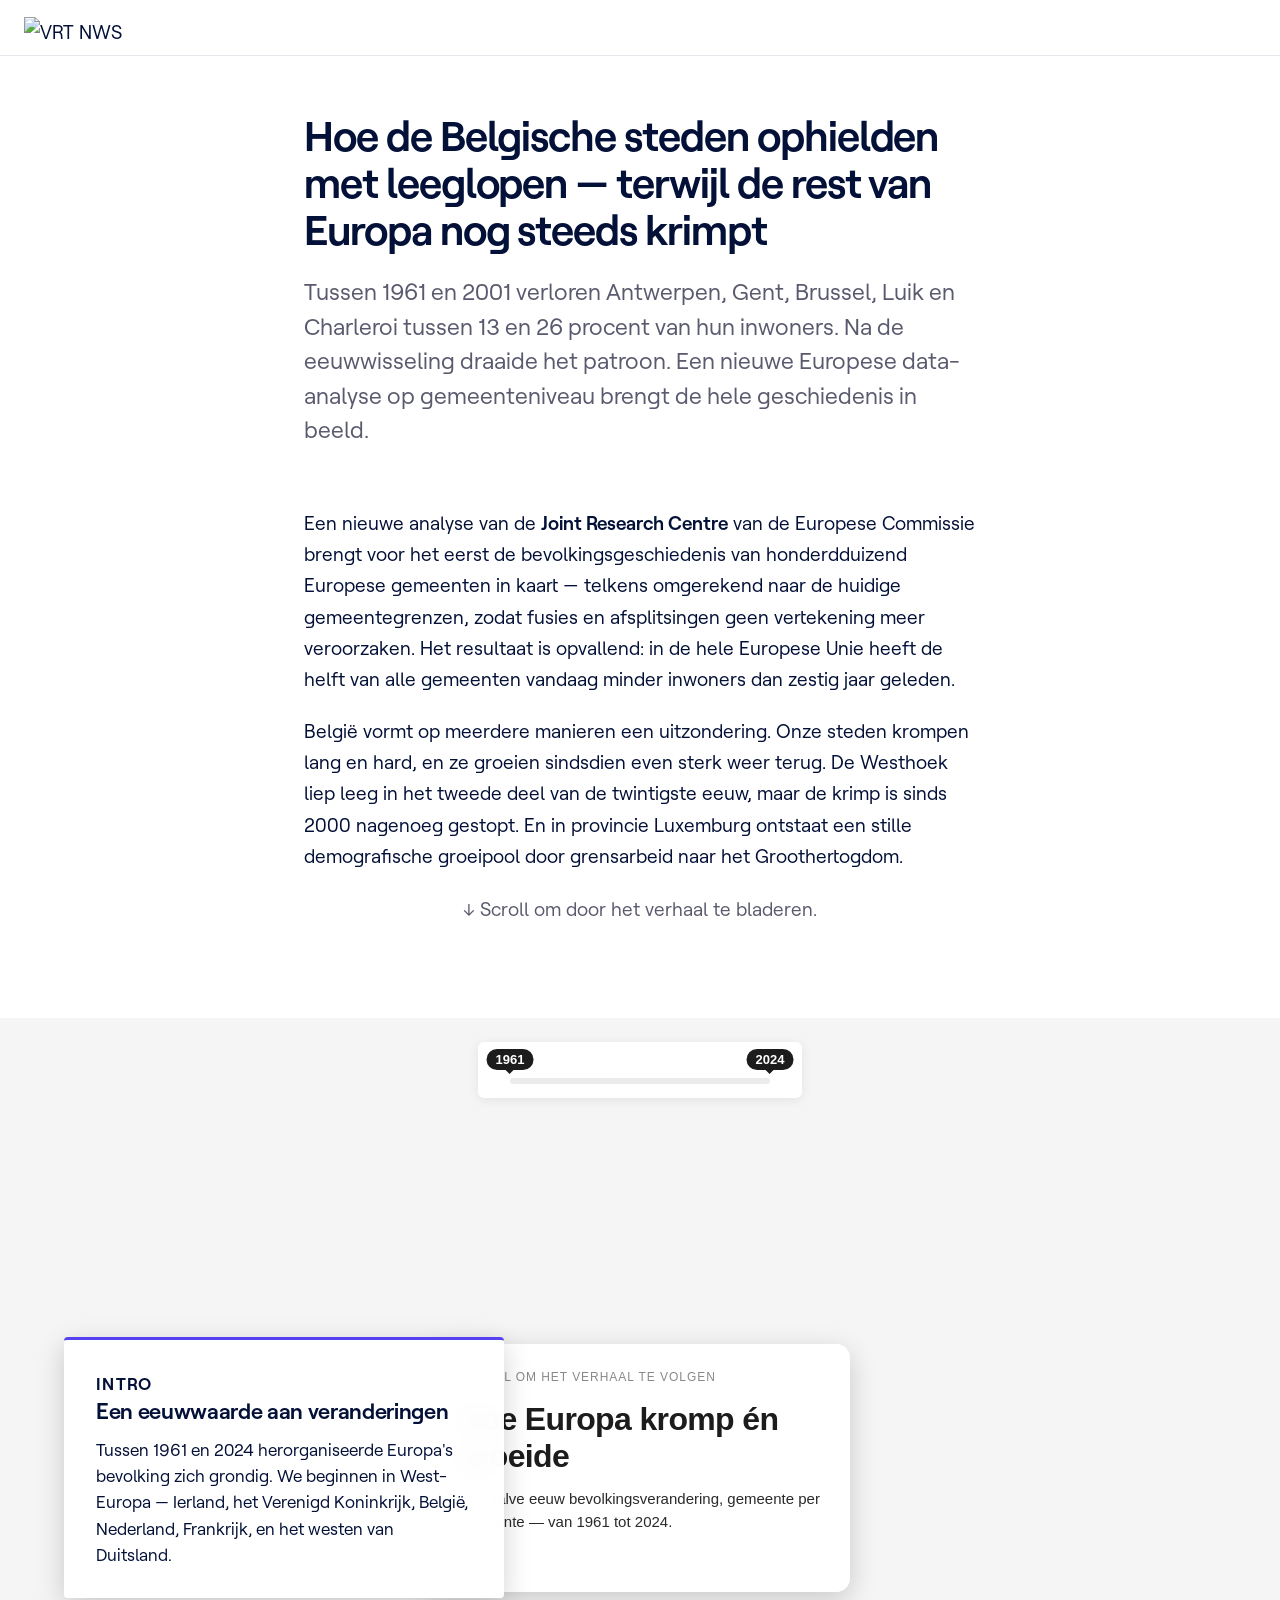
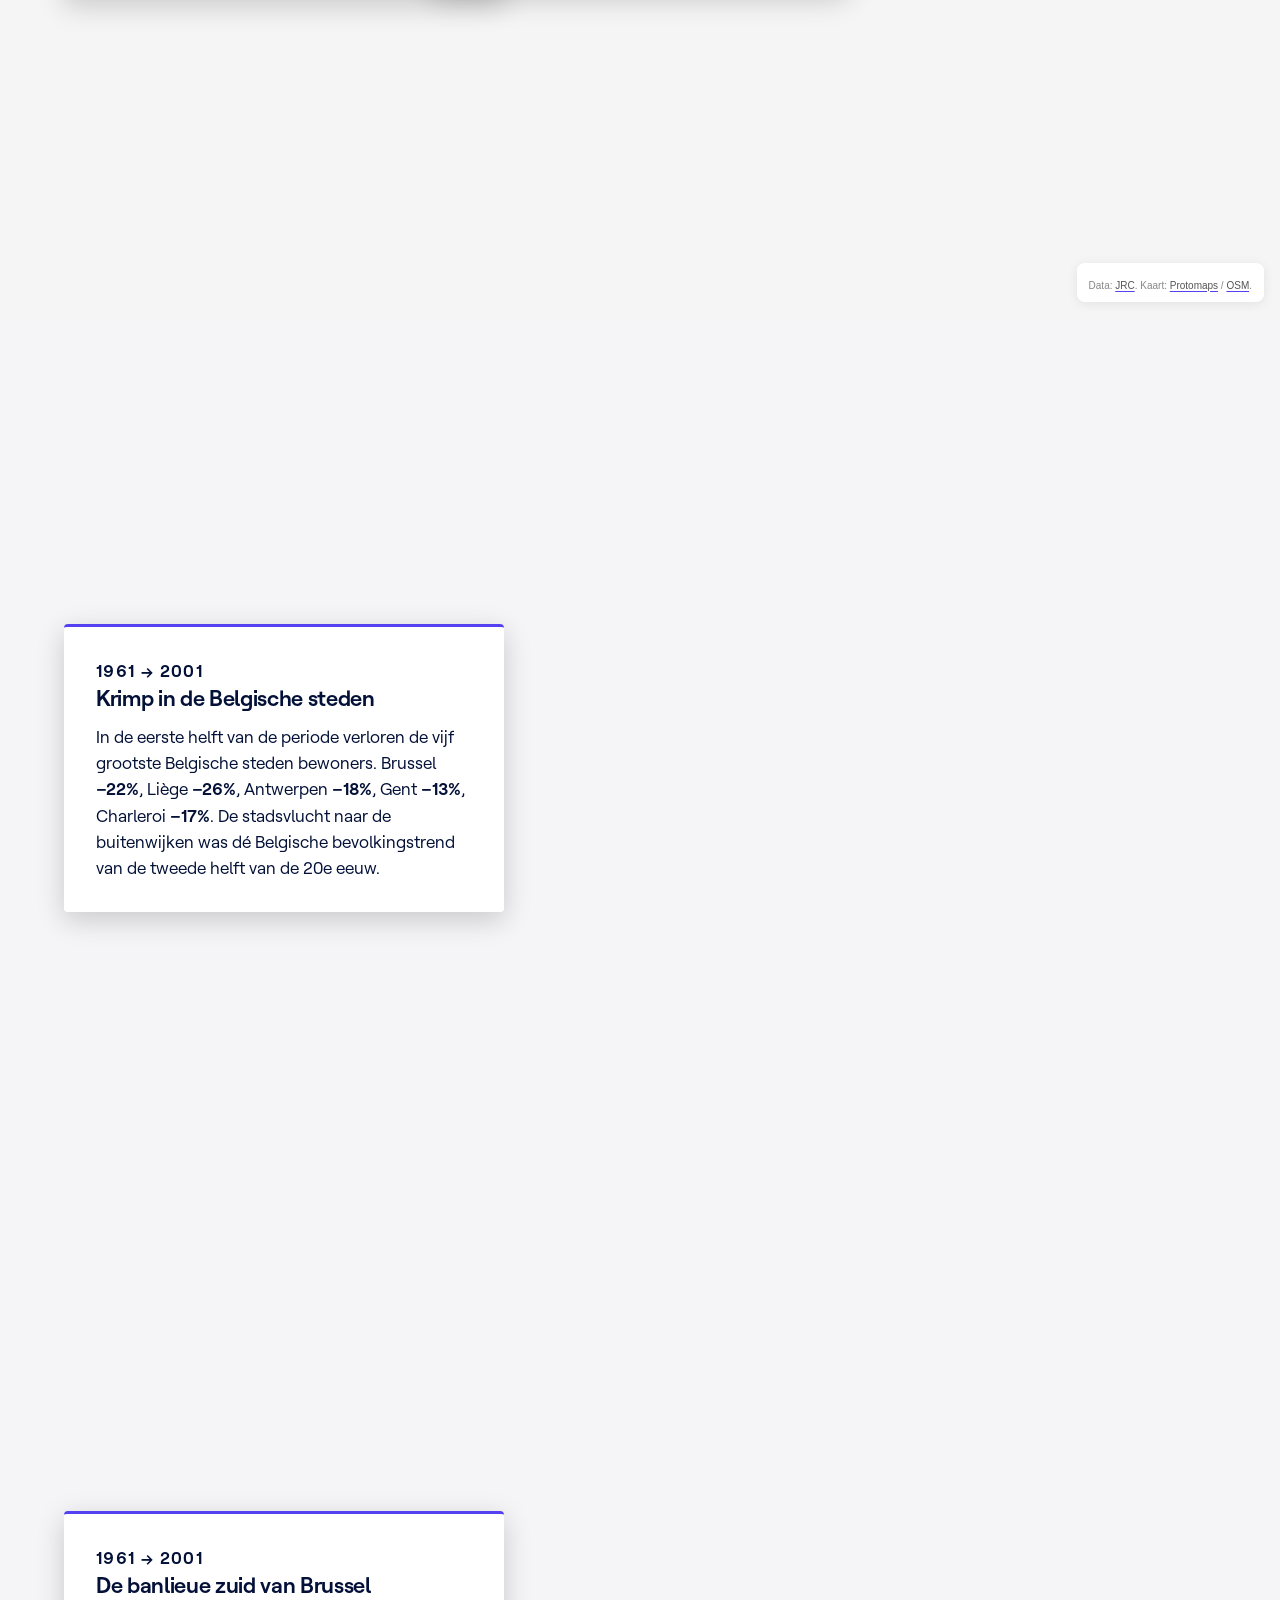
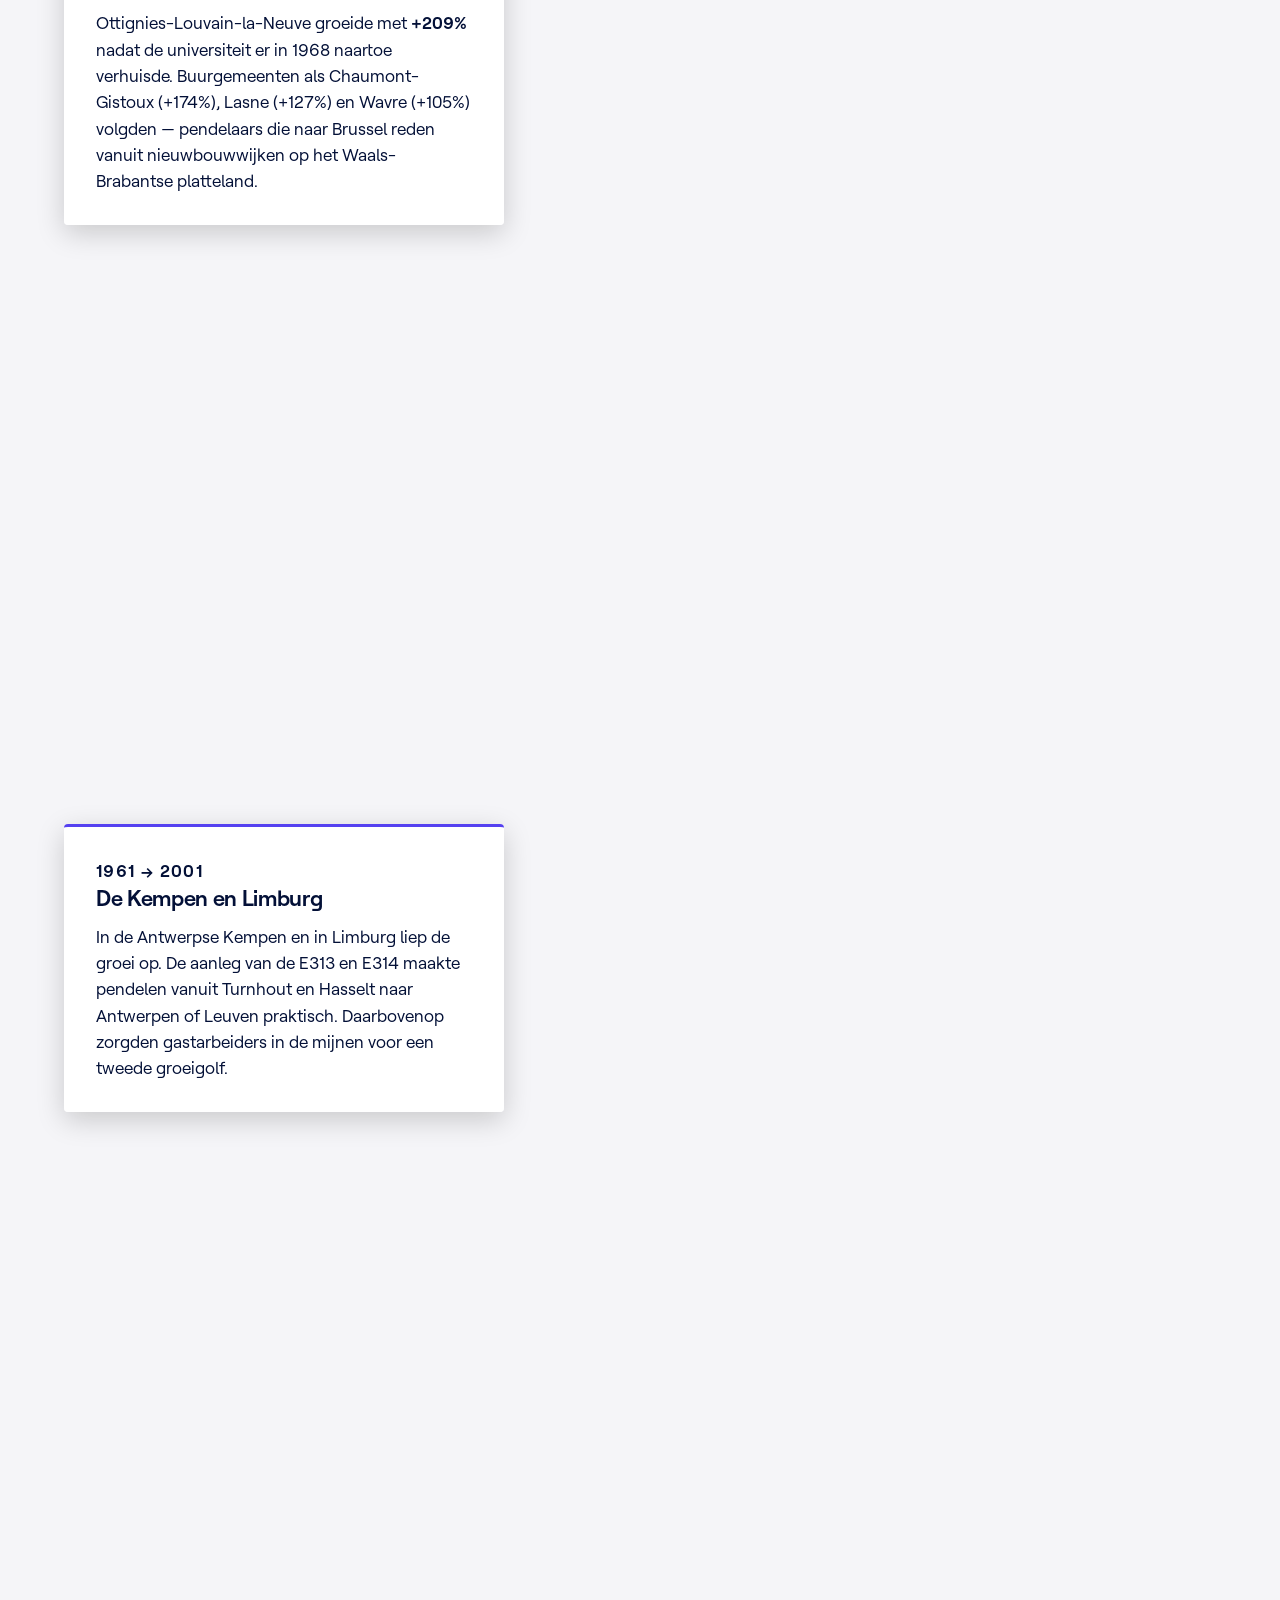
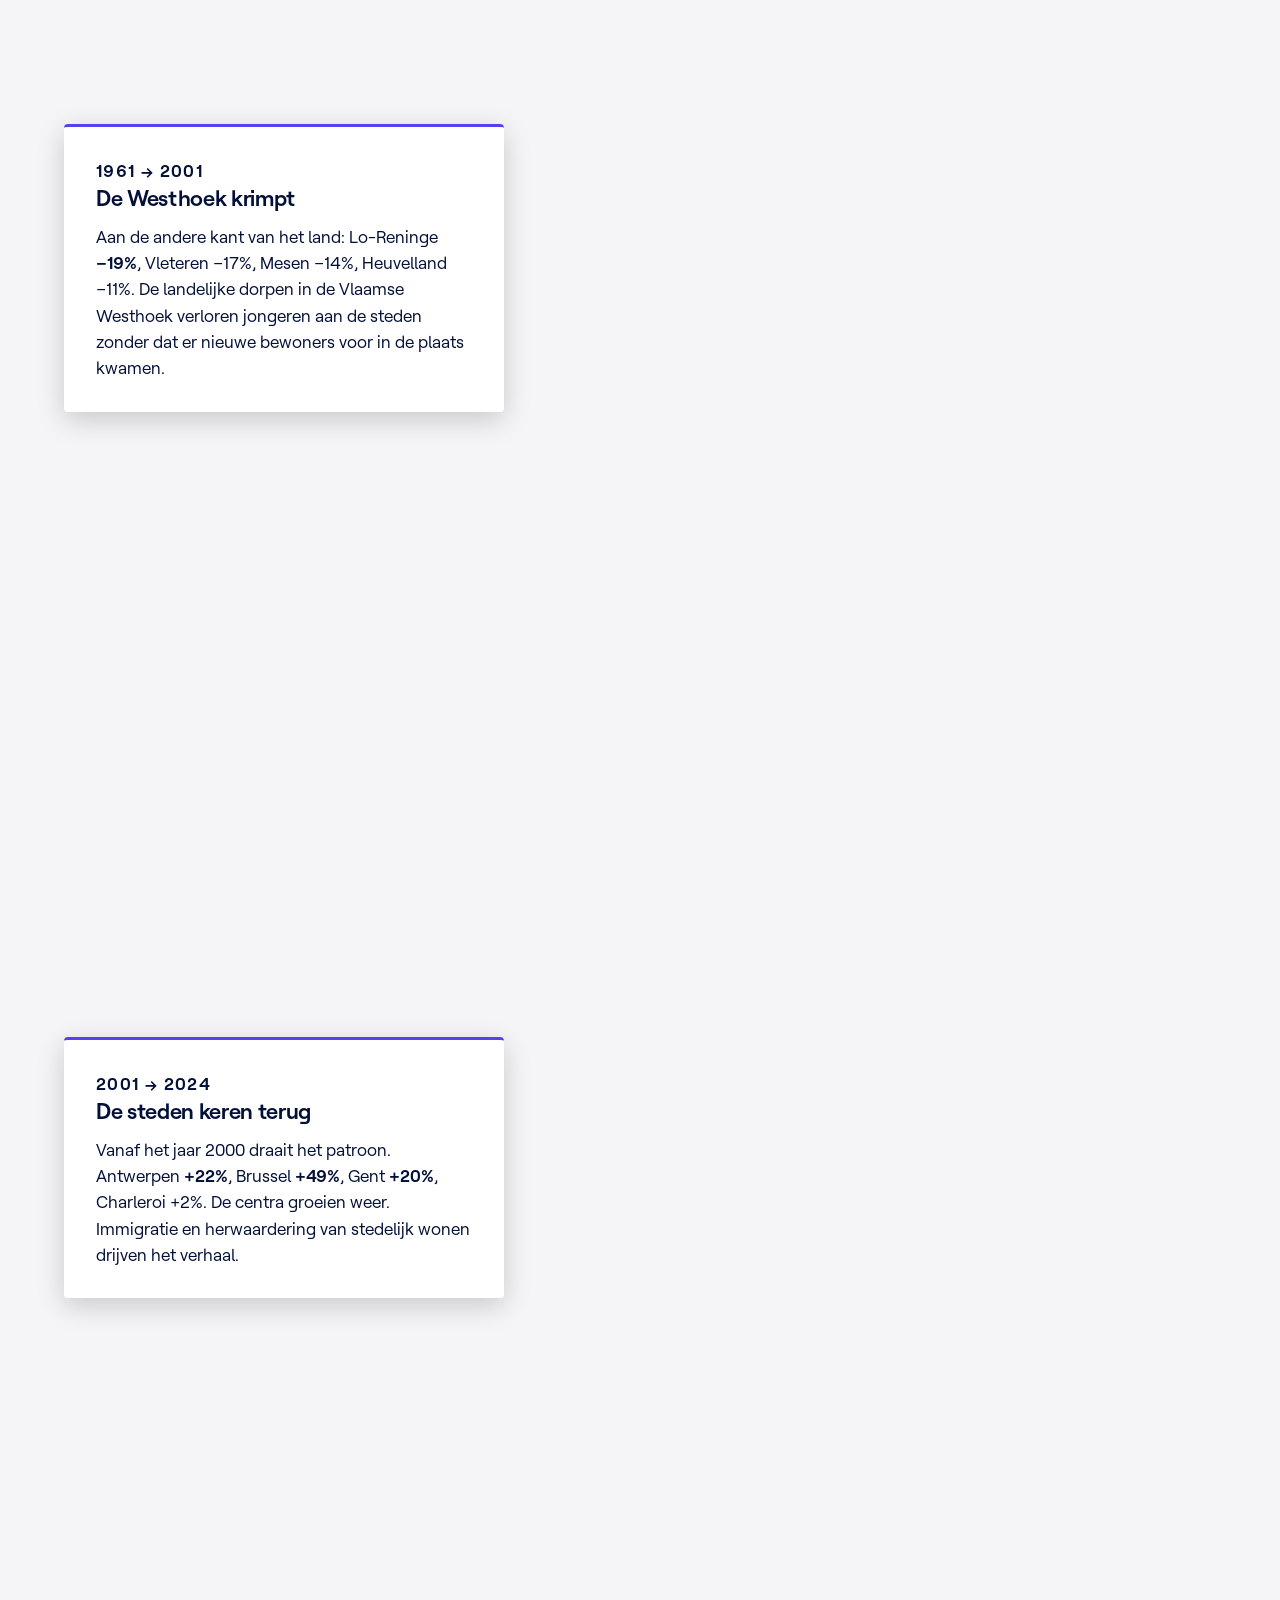
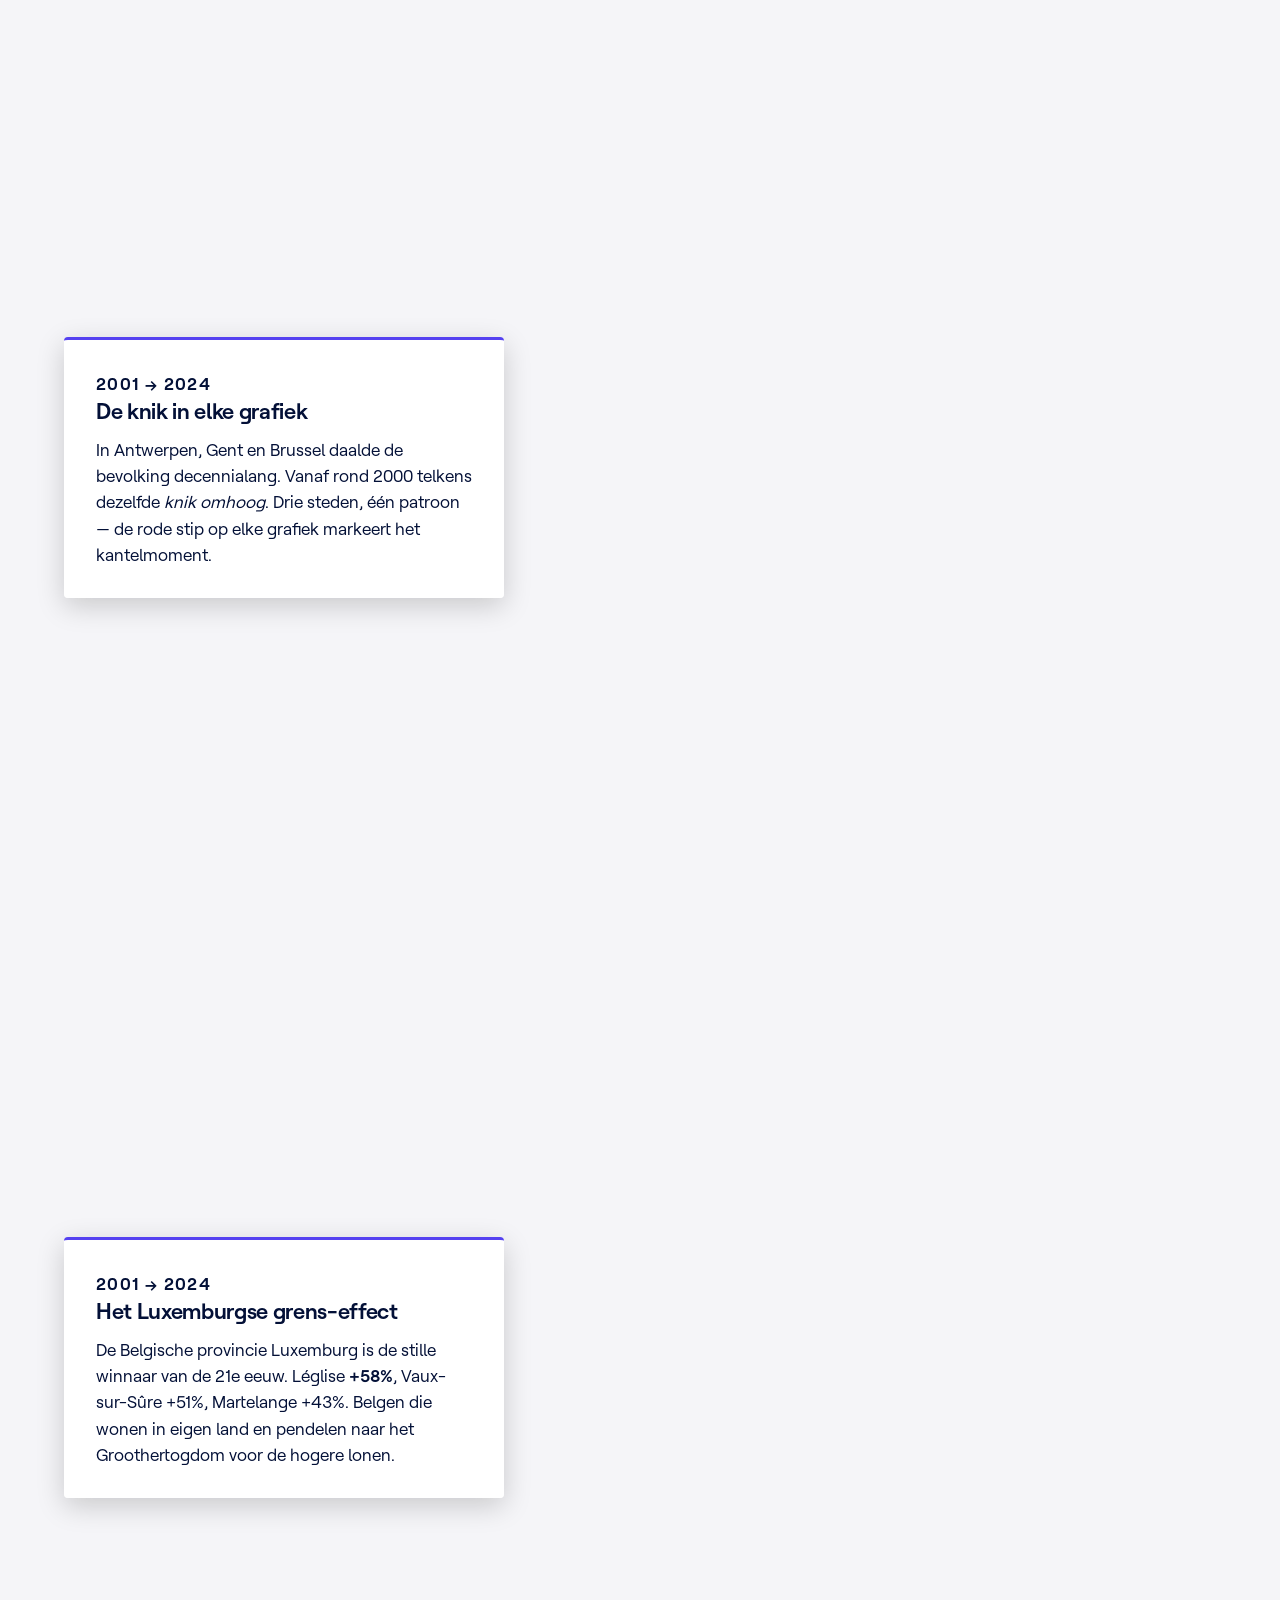
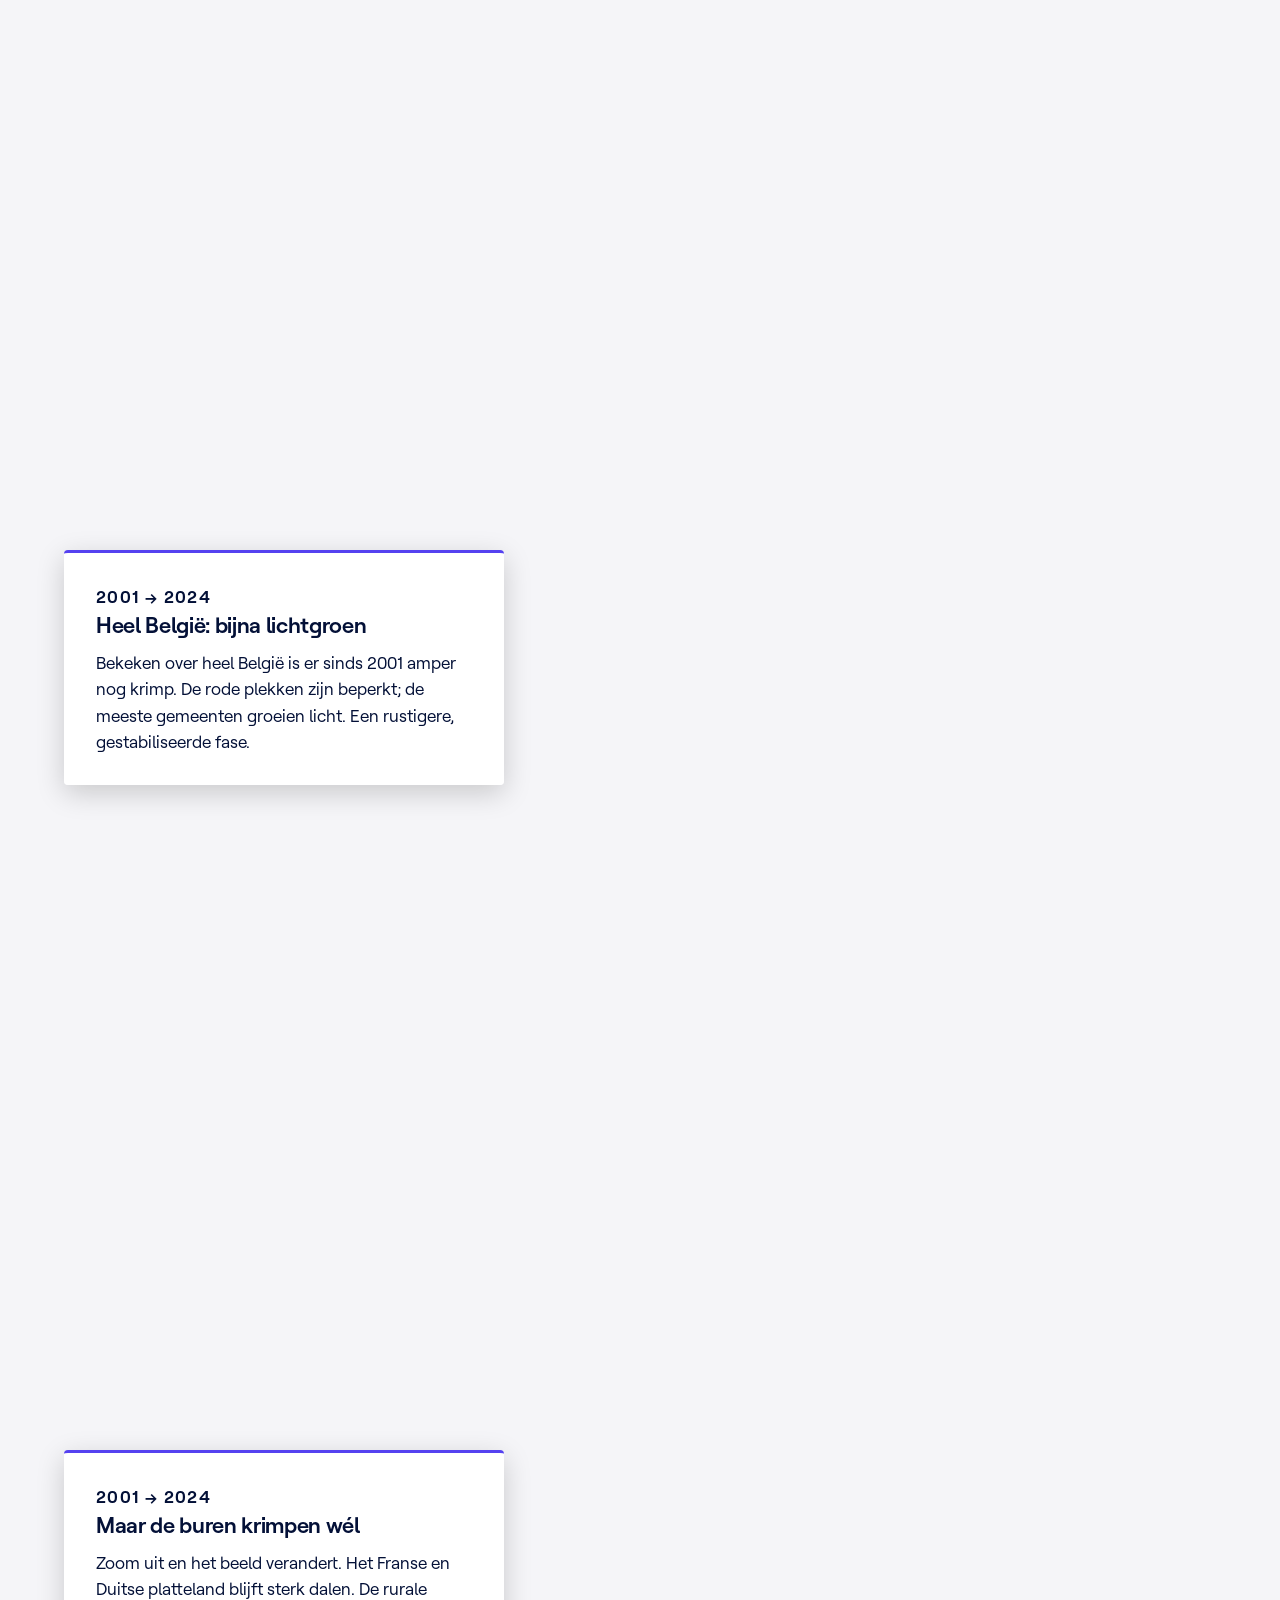
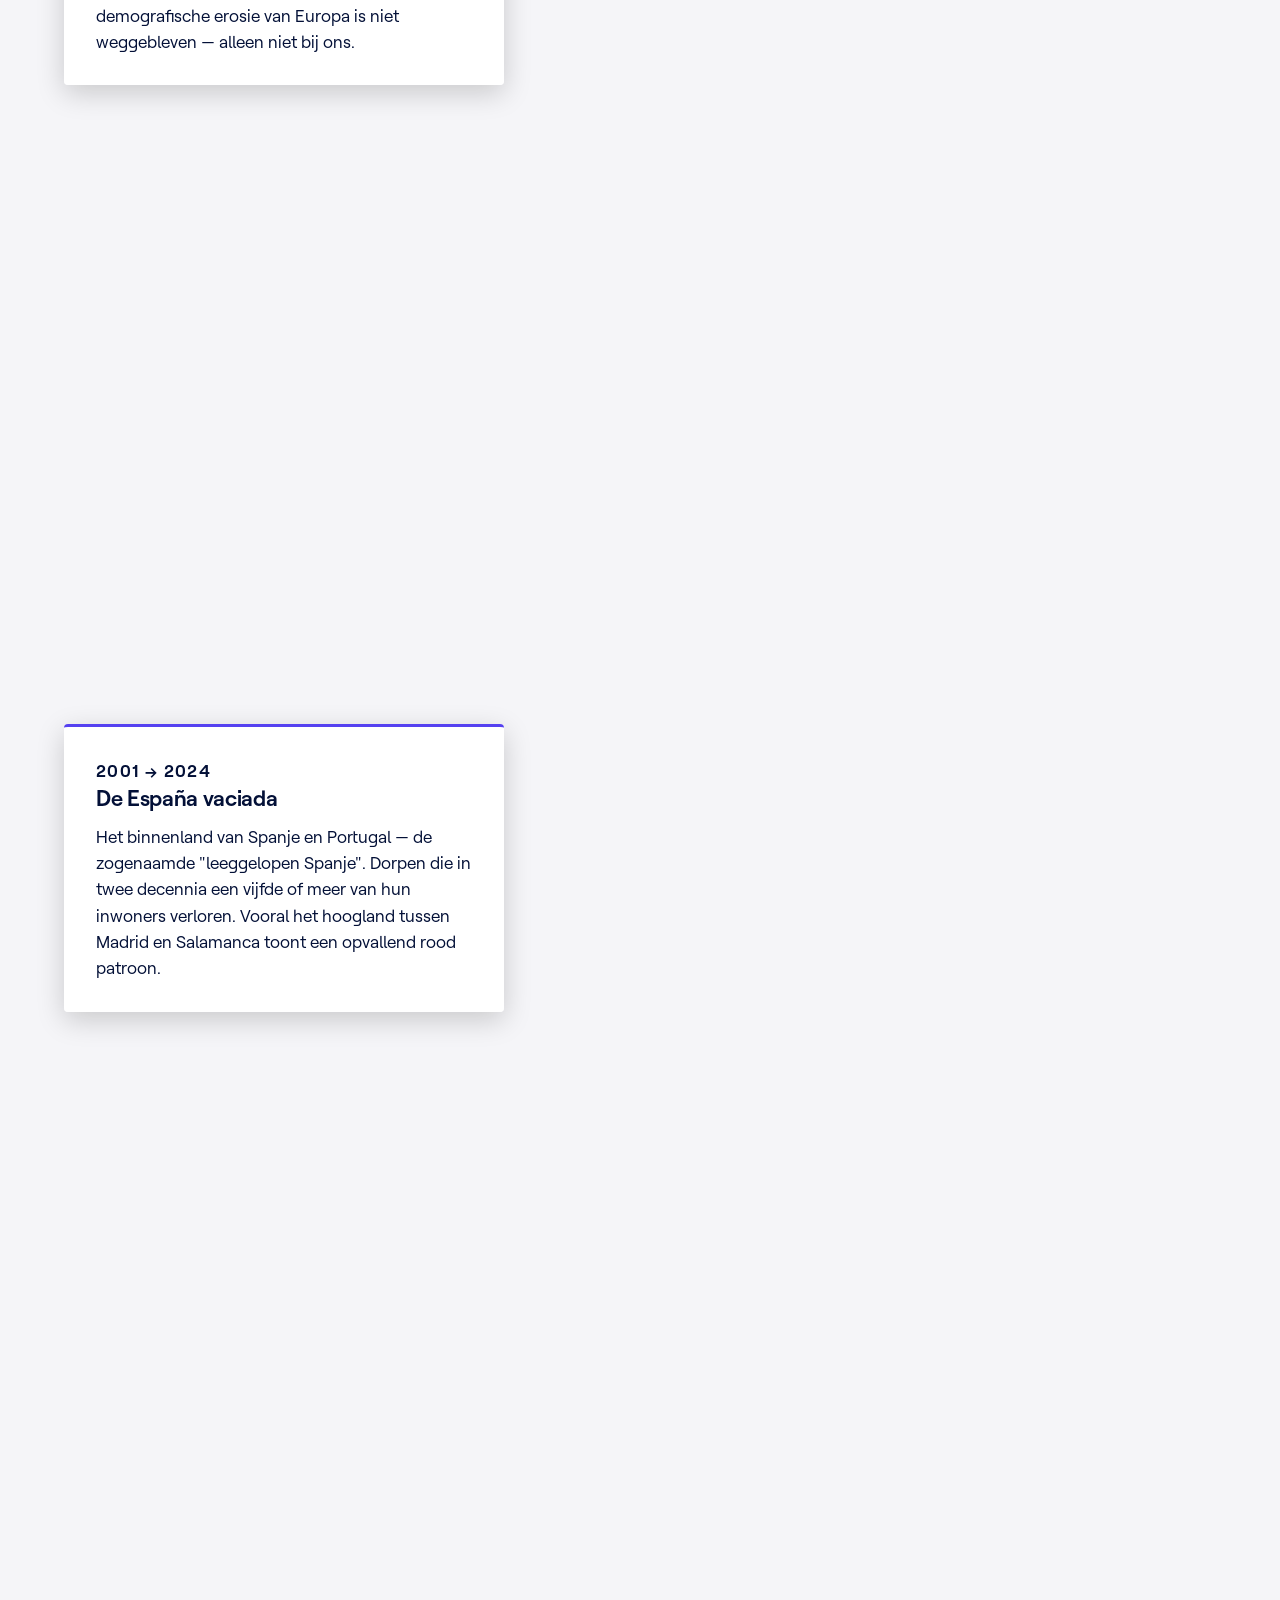
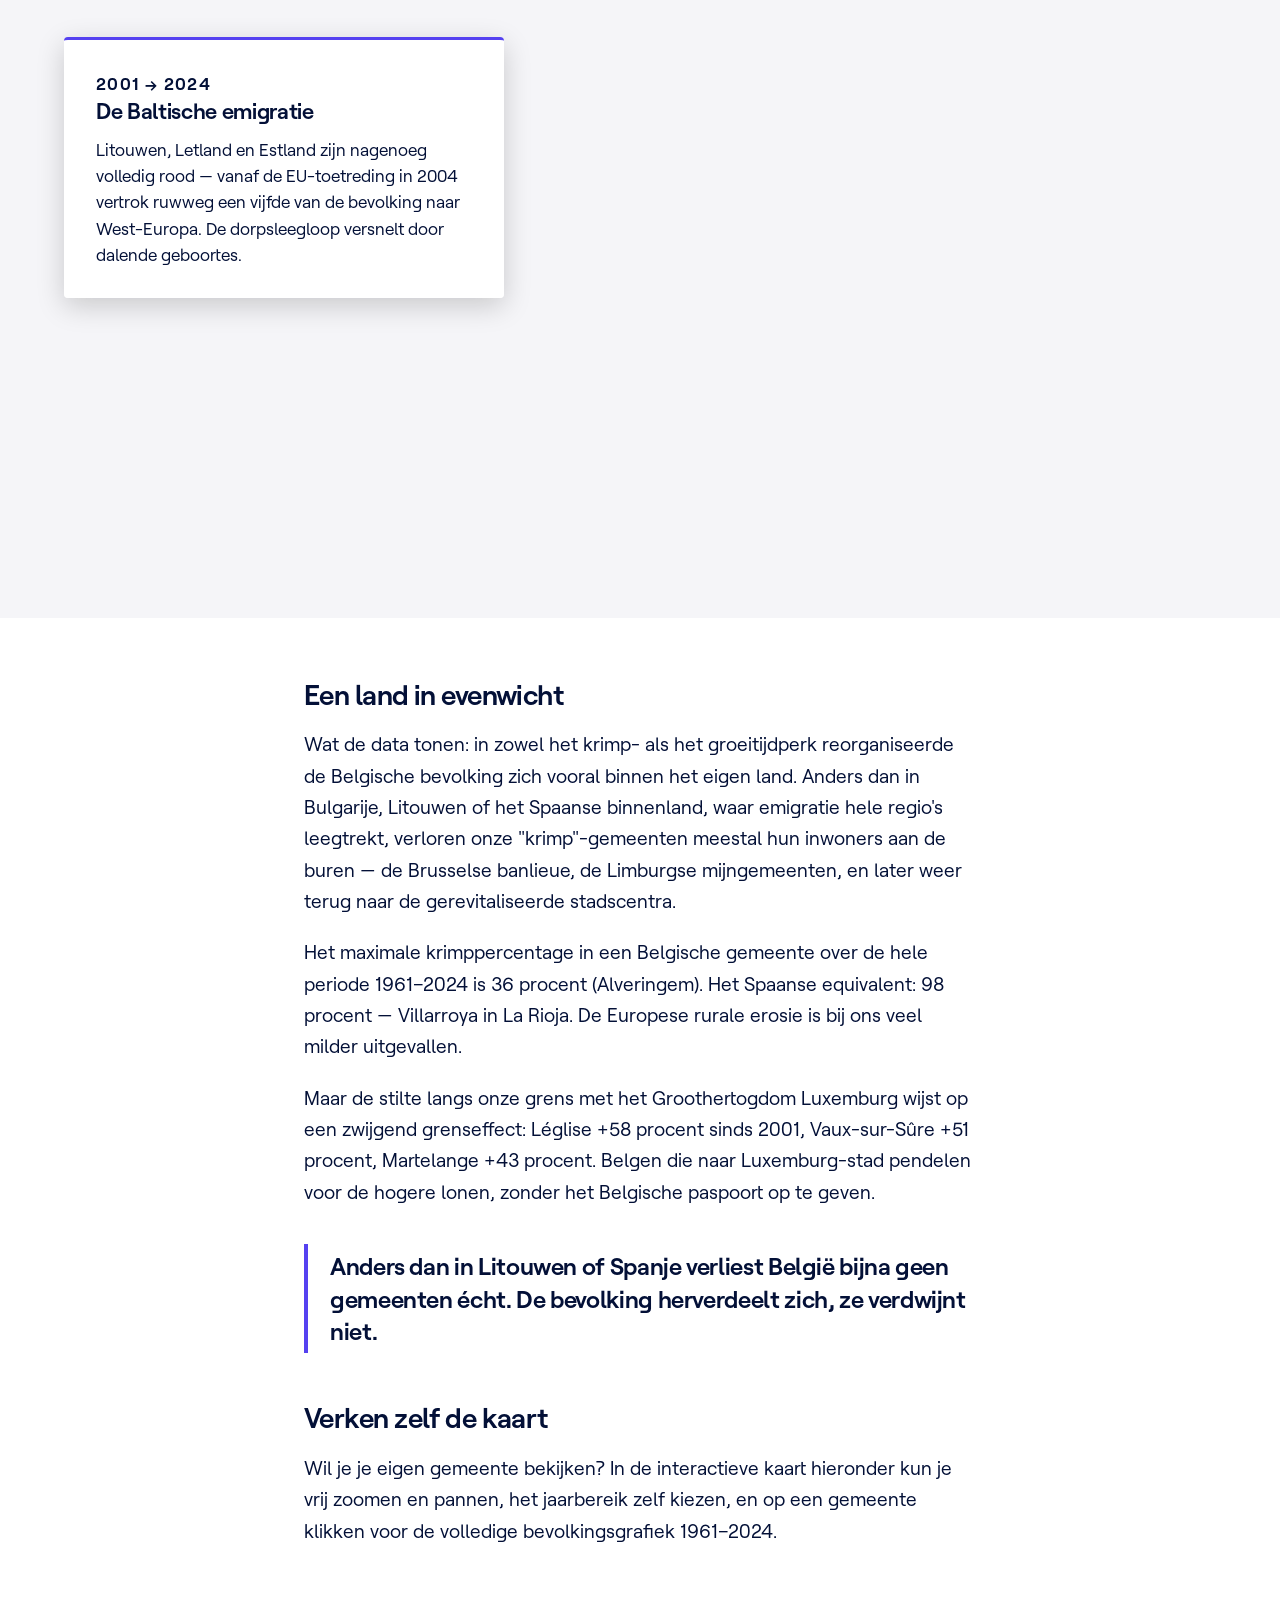
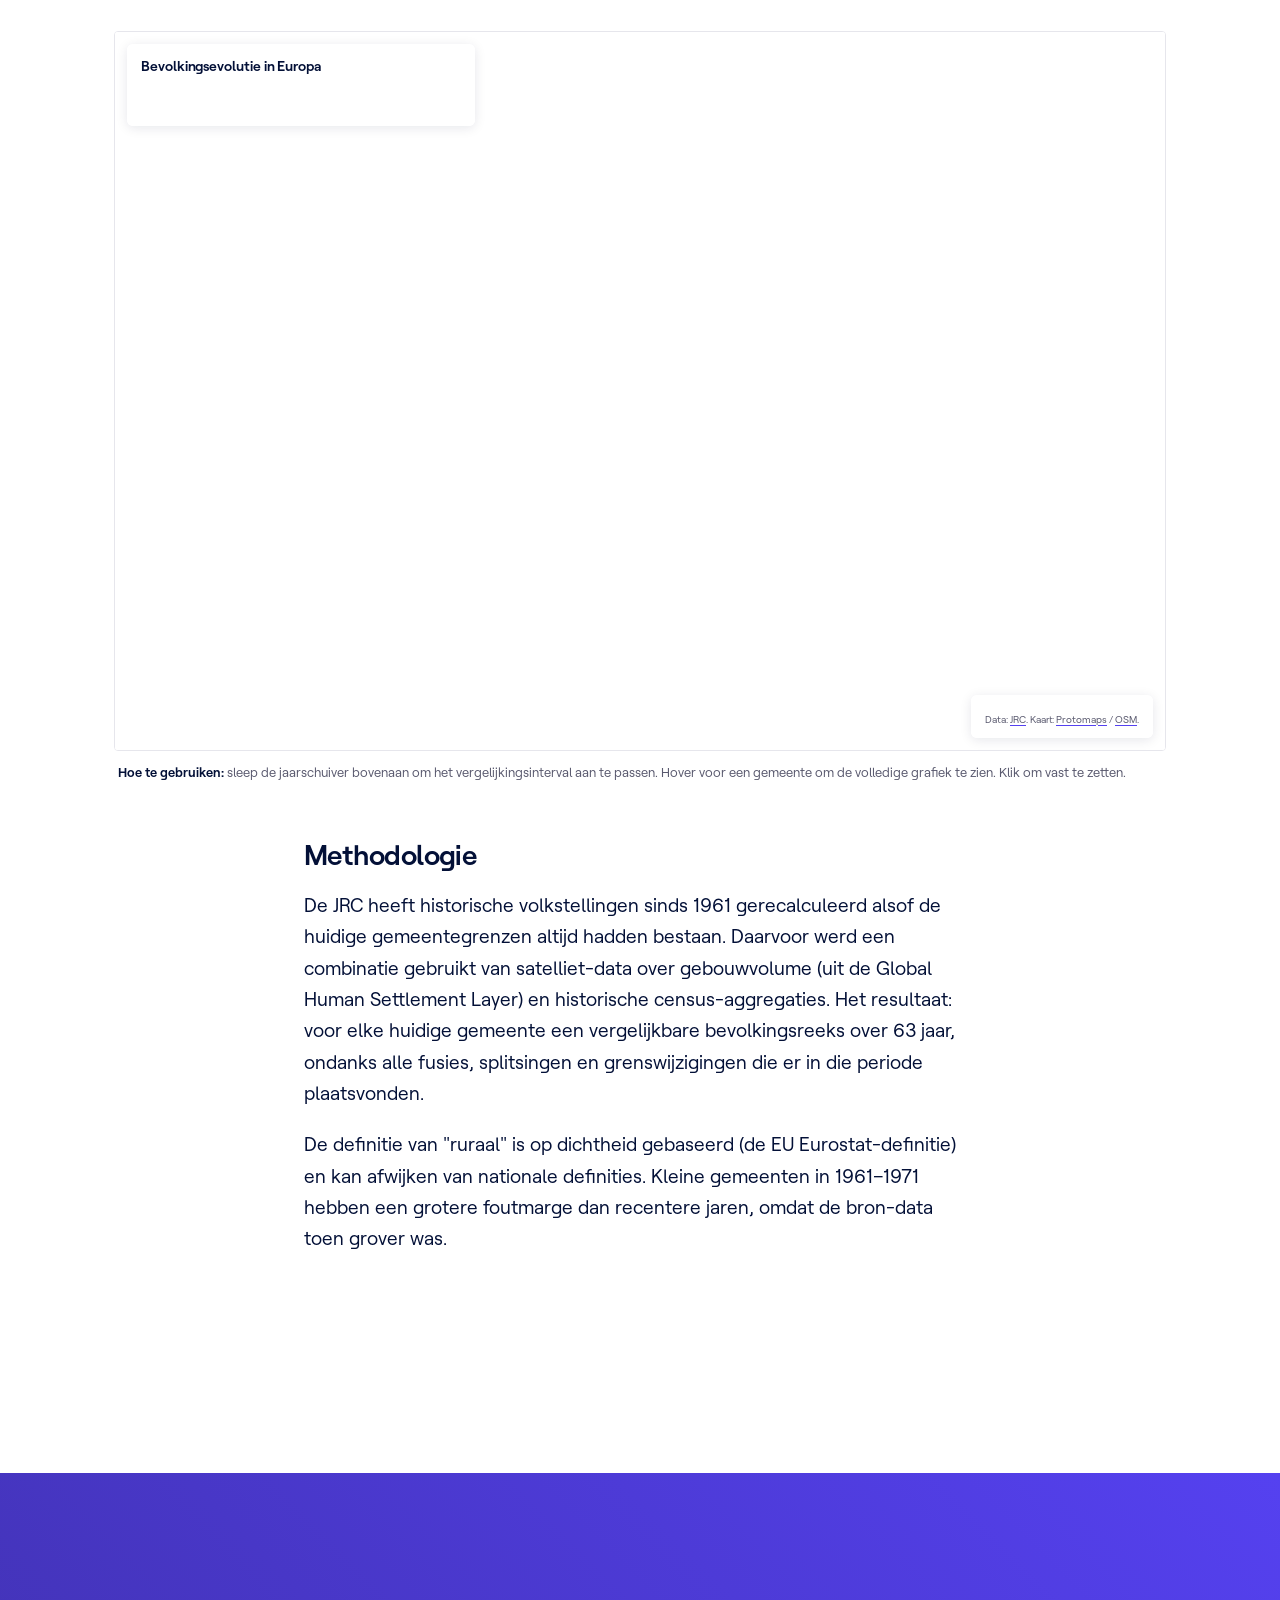
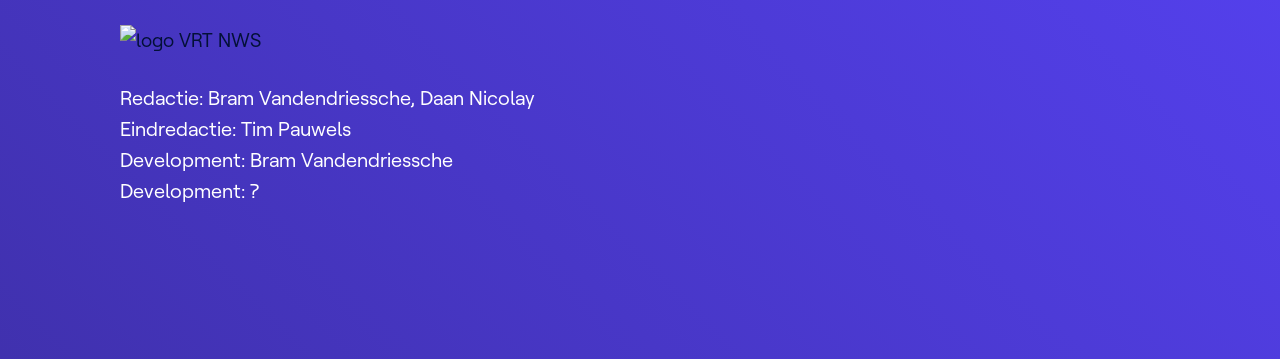
==== commit e23ae8c0: "Article credits: split design/development roles" ====
--- a/article.html
+++ b/article.html
@@ -1,23 +1,22 @@
 <!DOCTYPE html>
 <!--
-  Article page combining the scrolly + the interactive embed, styled in
-  the spirit of vrtnws.be. Body lives in the normal page flow; the
-  scrolly section uses a sticky iframe overlaid by floating text cards
-  (driven by IntersectionObserver → postMessage to the iframe). The
-  interactive embed appears as a regular iframe near the end so the
-  reader can explore the data themselves.
+  Article page combining the scrolly + the interactive embed. Body lives
+  in the normal page flow; the scrolly section uses a sticky iframe
+  overlaid by floating text cards (driven by IntersectionObserver →
+  postMessage to the iframe). The interactive embed appears as a regular
+  iframe near the end so the reader can explore the data themselves.
 -->
 <html lang="nl">
 <head>
   <meta charset="UTF-8">
-  <meta name="viewport" content="width=device-width, initial-scale=1.0">
+  <meta name="viewport" content="width=device-width, initial-scale=1.0, viewport-fit=cover">
   <title>Hoe de Belgische steden ophielden met leeglopen — VRT NWS</title>
   <link rel="preconnect" href="https://rsms.me/">
   <link rel="stylesheet" href="https://rsms.me/inter/inter.css">
   <link rel="stylesheet" href="article.css">
 </head>
 <body>
-  <!-- ===== VRT NWS top bar (logo only, left aligned) ===== -->
+  <!-- ===== Top bar ===== -->
   <header class="site-header">
     <a href="https://vrtnws.be" class="brand" target="_blank" rel="noopener" aria-label="VRT NWS">
       <img src="assets/vrtnws-logo.png" alt="VRT NWS">
@@ -37,9 +36,6 @@
         eeuwwisseling draaide het patroon. Een nieuwe Europese
         data-analyse op gemeenteniveau brengt de hele geschiedenis in beeld.
       </p>
-      <div class="article-meta">
-        <time datetime="2026-06-03">3 juni 2026</time>
-      </div>
     </header>
 
     <!-- ===== Intro paragraphs ===== -->
@@ -321,7 +317,7 @@
 
   </article>
 
-  <!-- ===== VRT NWS credit footer ===== -->
+  <!-- ===== Credit footer ===== -->
   <div id="creditcontainer">
     <div id="creditcenter">
       <a href="https://vrtnws.be" class="headerlogo footerlogo" target="_blank" rel="noopener">
@@ -330,7 +326,8 @@
       <p>
         Redactie: Bram Vandendriessche, Daan Nicolay<br>
         Eindredactie: Tim Pauwels<br>
-        Design &amp; development: Bram Vandendriessche
+        Development: Bram Vandendriessche<br>
+        Development: ?
       </p>
     </div>
   </div>
--- a/article.css
+++ b/article.css
@@ -53,9 +53,8 @@
   background: var(--bg);
   color: var(--ink);
   font-family: var(--font-body);
-  font-size: 17px;
-  line-height: 1.65;
-  font-feature-settings: "cv11", "ss01";   /* Inter stylistic tweaks */
+  font-size: 19px;
+  line-height: 1.6;
   -webkit-font-smoothing: antialiased;
 }
 
@@ -83,18 +82,23 @@
 .site-header {
   background: var(--bg);
   border-bottom: 1px solid var(--rule);
-  position: sticky;
-  top: 0;
+  /* Not sticky — let the header scroll off when the user reaches the
+     scrolly section, so the sticky map can take the full viewport. */
+  position: relative;
   z-index: 100;
-  padding: 14px 24px;
+  padding: 0 24px;
+  height: 56px;
+  display: flex;
+  align-items: center;
 }
 .brand {
-  display: inline-block;
+  display: inline-flex;
+  align-items: center;
   text-decoration: none;
 }
 .brand img {
   display: block;
-  height: 32px;
+  height: 22px;
   width: auto;
 }
 
@@ -128,8 +132,8 @@
   color: var(--ink);
 }
 .article-lead {
-  font-size: 20px;
-  line-height: 1.55;
+  font-size: 23px;
+  line-height: 1.5;
   color: var(--ink-soft);
   margin: 0 0 28px 0;
   font-weight: 400;
@@ -155,9 +159,9 @@
   padding: 28px 24px;
 }
 .prose p {
-  margin: 0 0 18px 0;
-  font-size: 17px;
-  line-height: 1.7;
+  margin: 0 0 20px 0;
+  font-size: 19px;
+  line-height: 1.65;
 }
 .prose p:last-child { margin-bottom: 0; }
 .prose h2 {
@@ -254,8 +258,8 @@
 }
 .scrolly__card p {
   margin: 0;
-  font-size: 16px;
-  line-height: 1.6;
+  font-size: 17px;
+  line-height: 1.55;
   color: var(--ink);
 }
 .scrolly__card p strong { color: var(--ink); font-weight: 700; }
@@ -312,7 +316,7 @@
 #creditcenter {
   max-width: 1040px;
   margin: 0 auto;
-  text-align: center;
+  text-align: left;
 }
 #creditcenter .footerlogo {
   display: inline-block;
@@ -320,7 +324,7 @@
 }
 #creditcenter .footerlogo img {
   display: block;
-  height: 42px;
+  height: 30px;
   width: auto;
 }
 #creditcenter p {
@@ -339,12 +343,12 @@
   .article-lead { font-size: 17px; }
   .prose h2 { font-size: 22px; }
   .pull-quote { font-size: 20px; }
-  .site-header { padding: 10px 16px; }
-  .brand img { height: 26px; }
+  .site-header { padding: 0 16px; height: 48px; }
+  .brand img { height: 18px; }
   .scrolly__card { max-width: 86vw; padding: 20px 22px; }
   .scrolly__card h2 { font-size: 19px; }
   .scrolly__box { padding: 0 4vw; justify-content: center; }
   .interactive iframe { height: 70vh; min-height: 480px; }
   #creditcenter { padding: 36px 20px 40px; }
-  #creditcenter .footerlogo img { height: 34px; }
-}
+  #creditcenter .footerlogo img { height: 24px; }
+}
